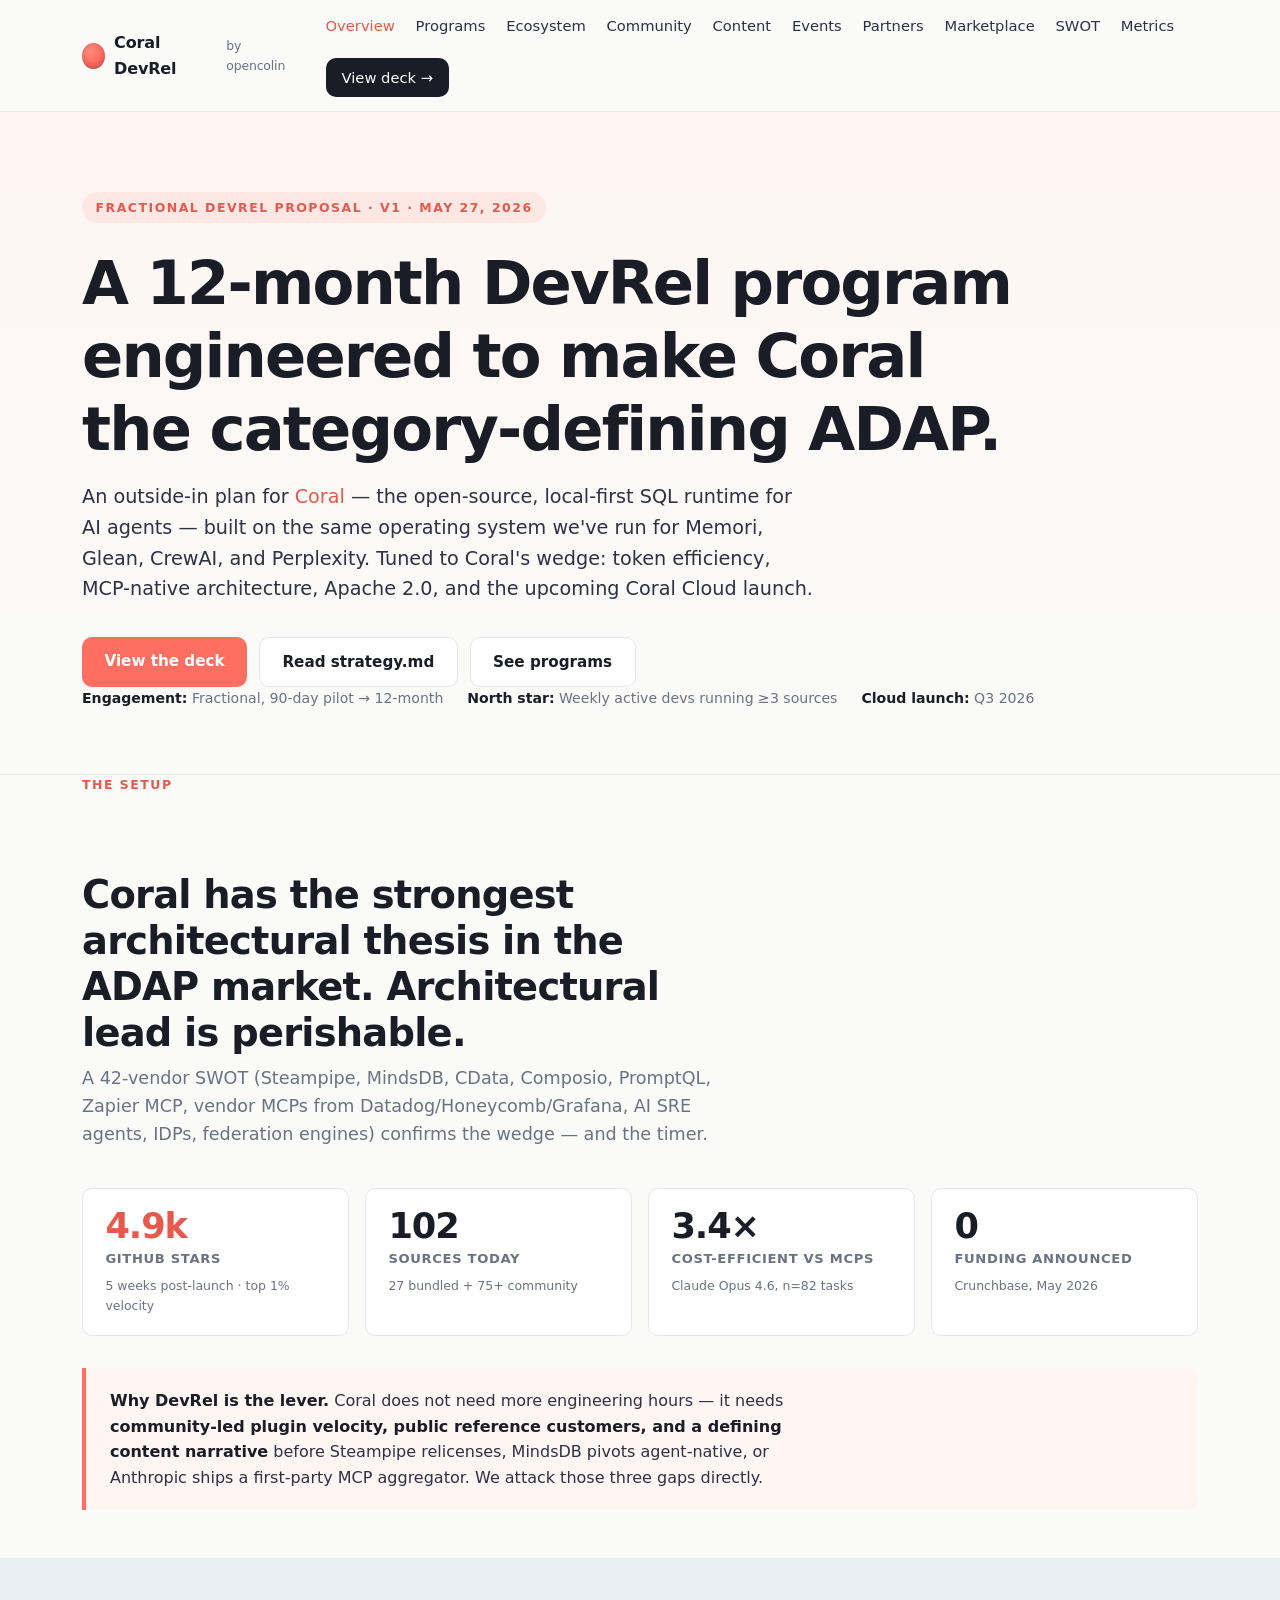
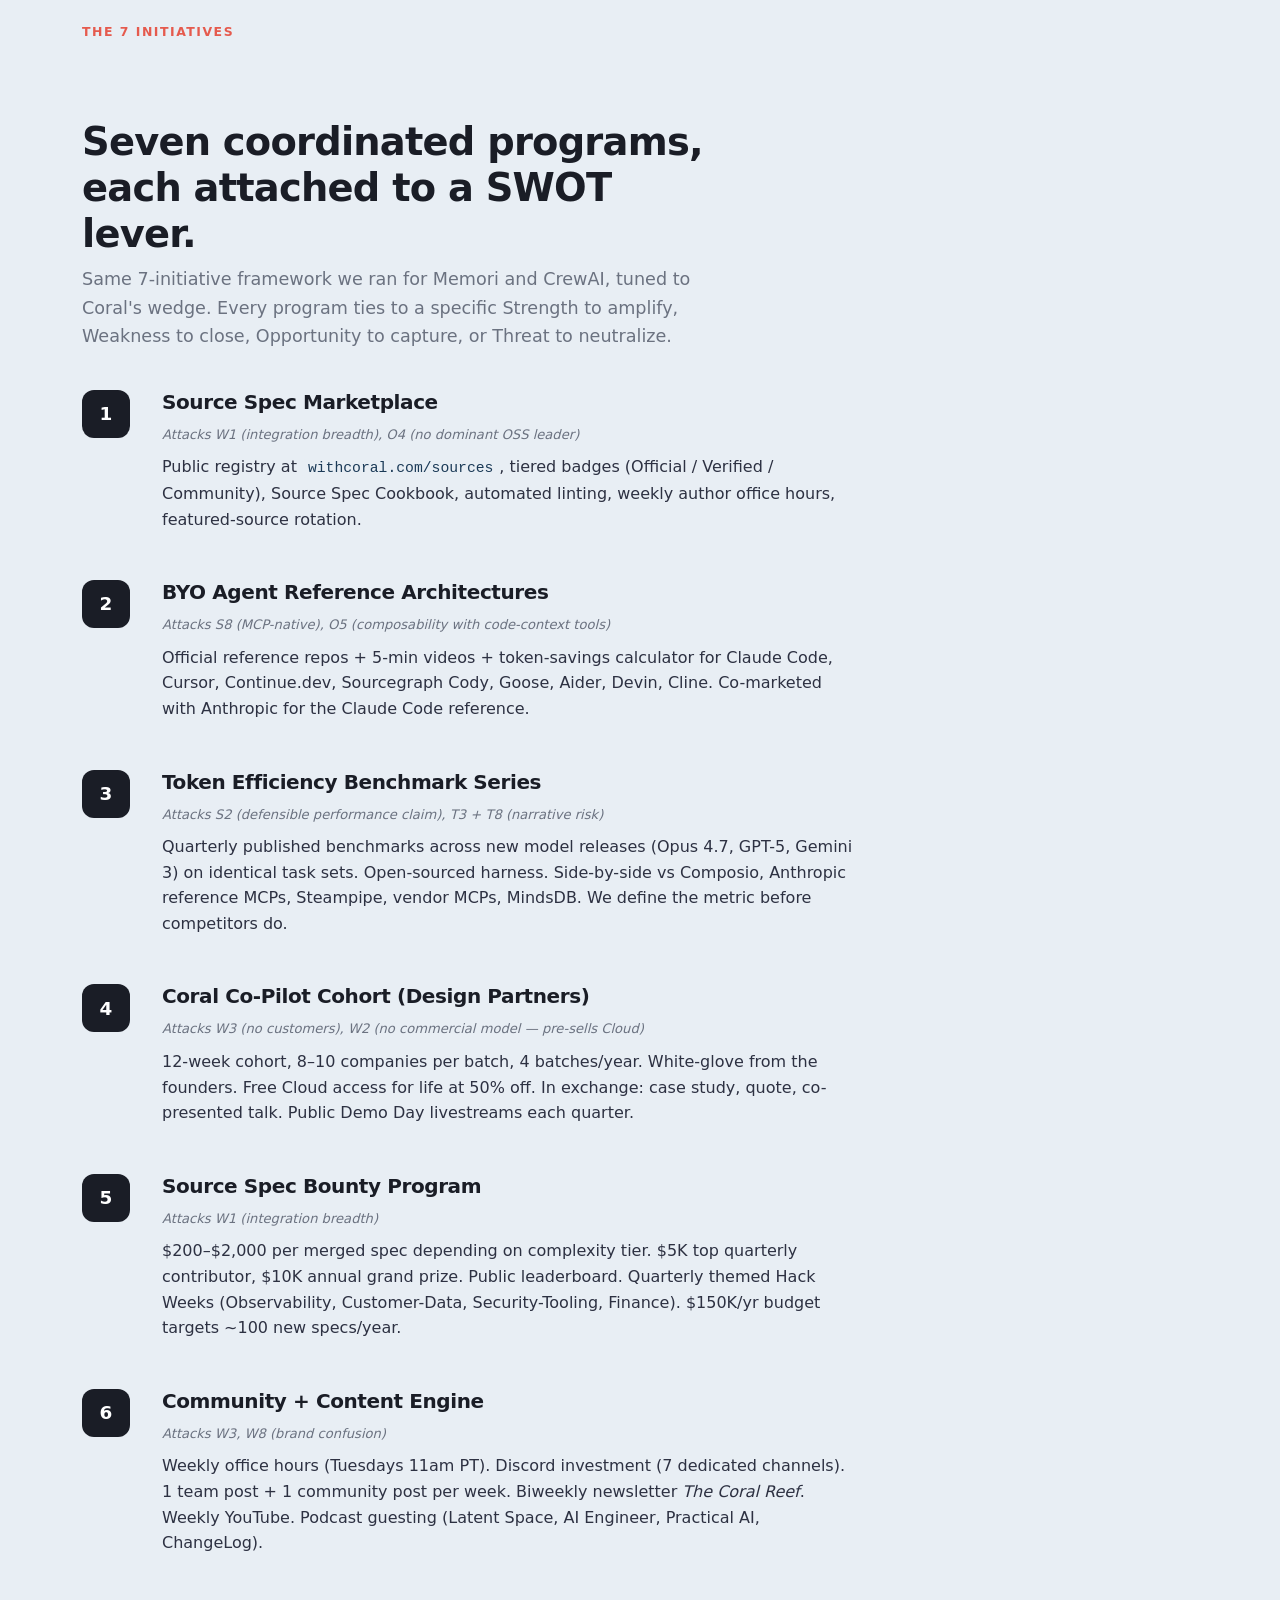
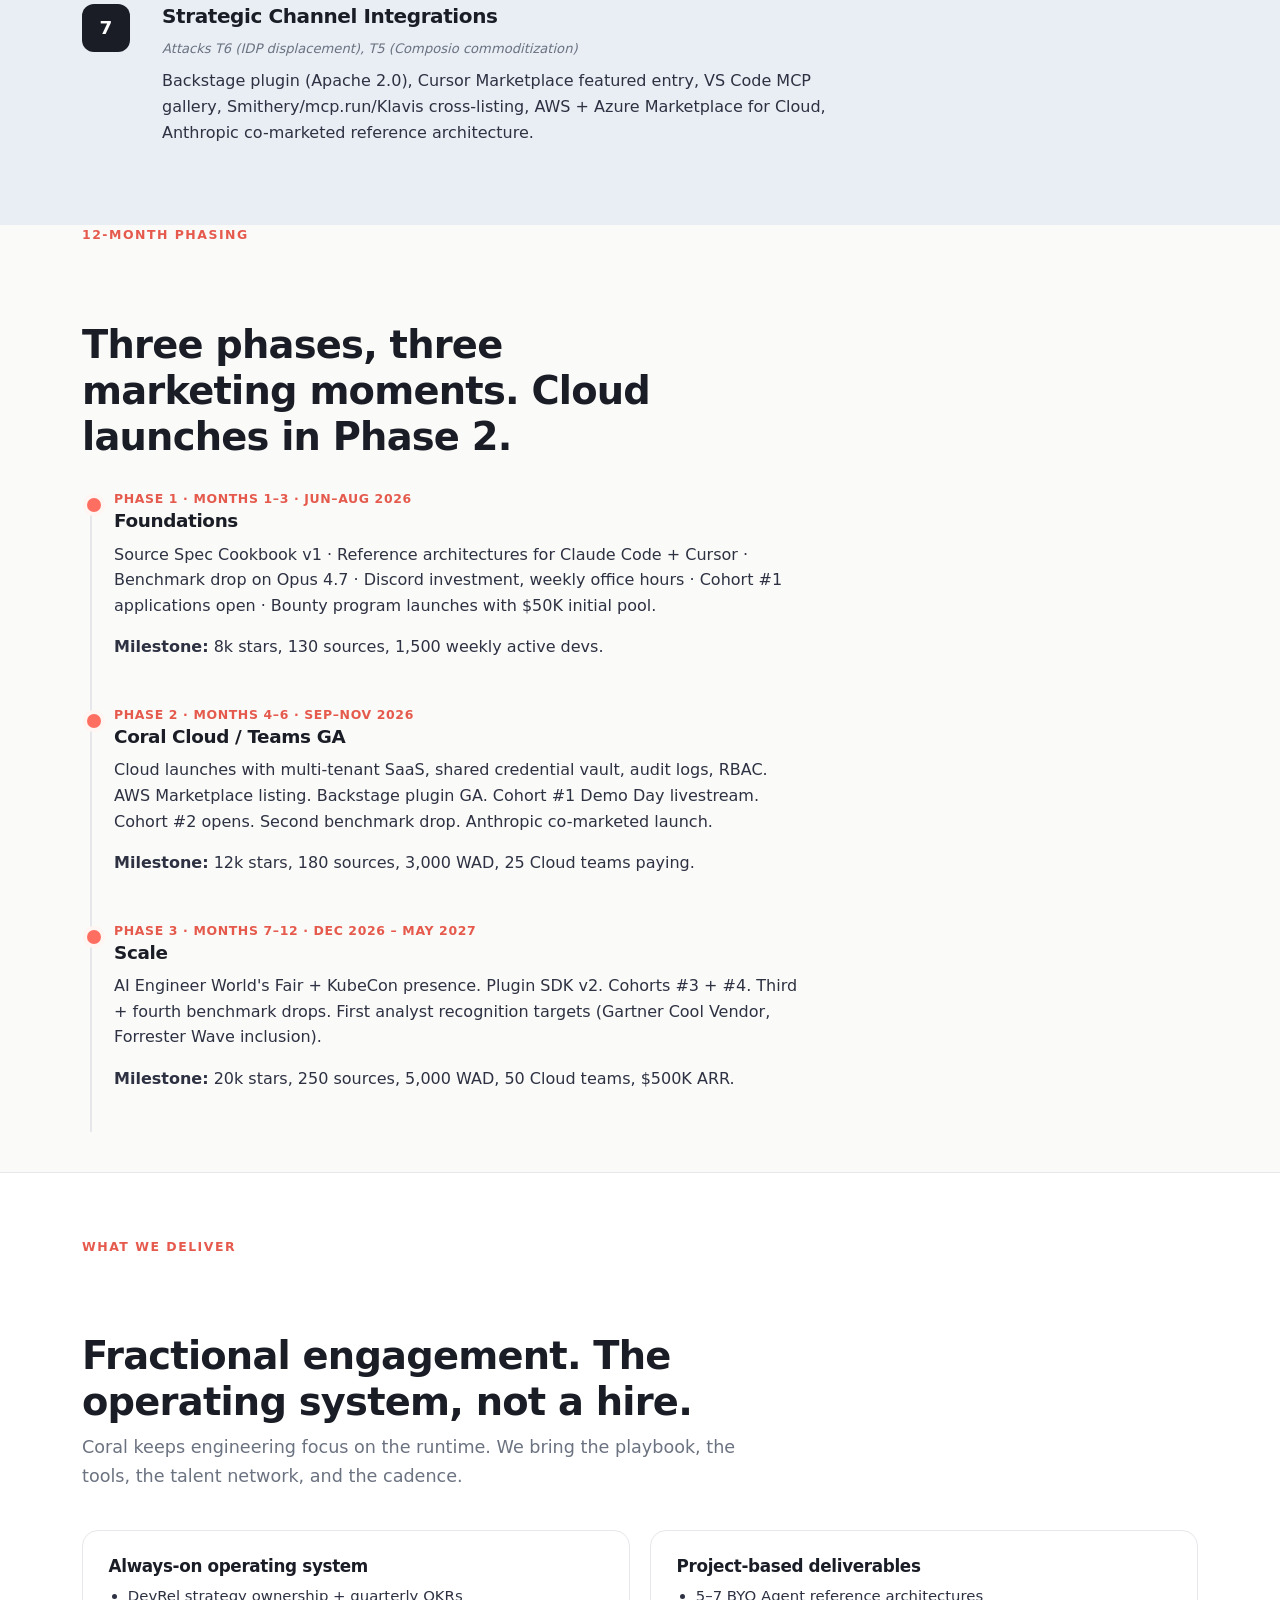
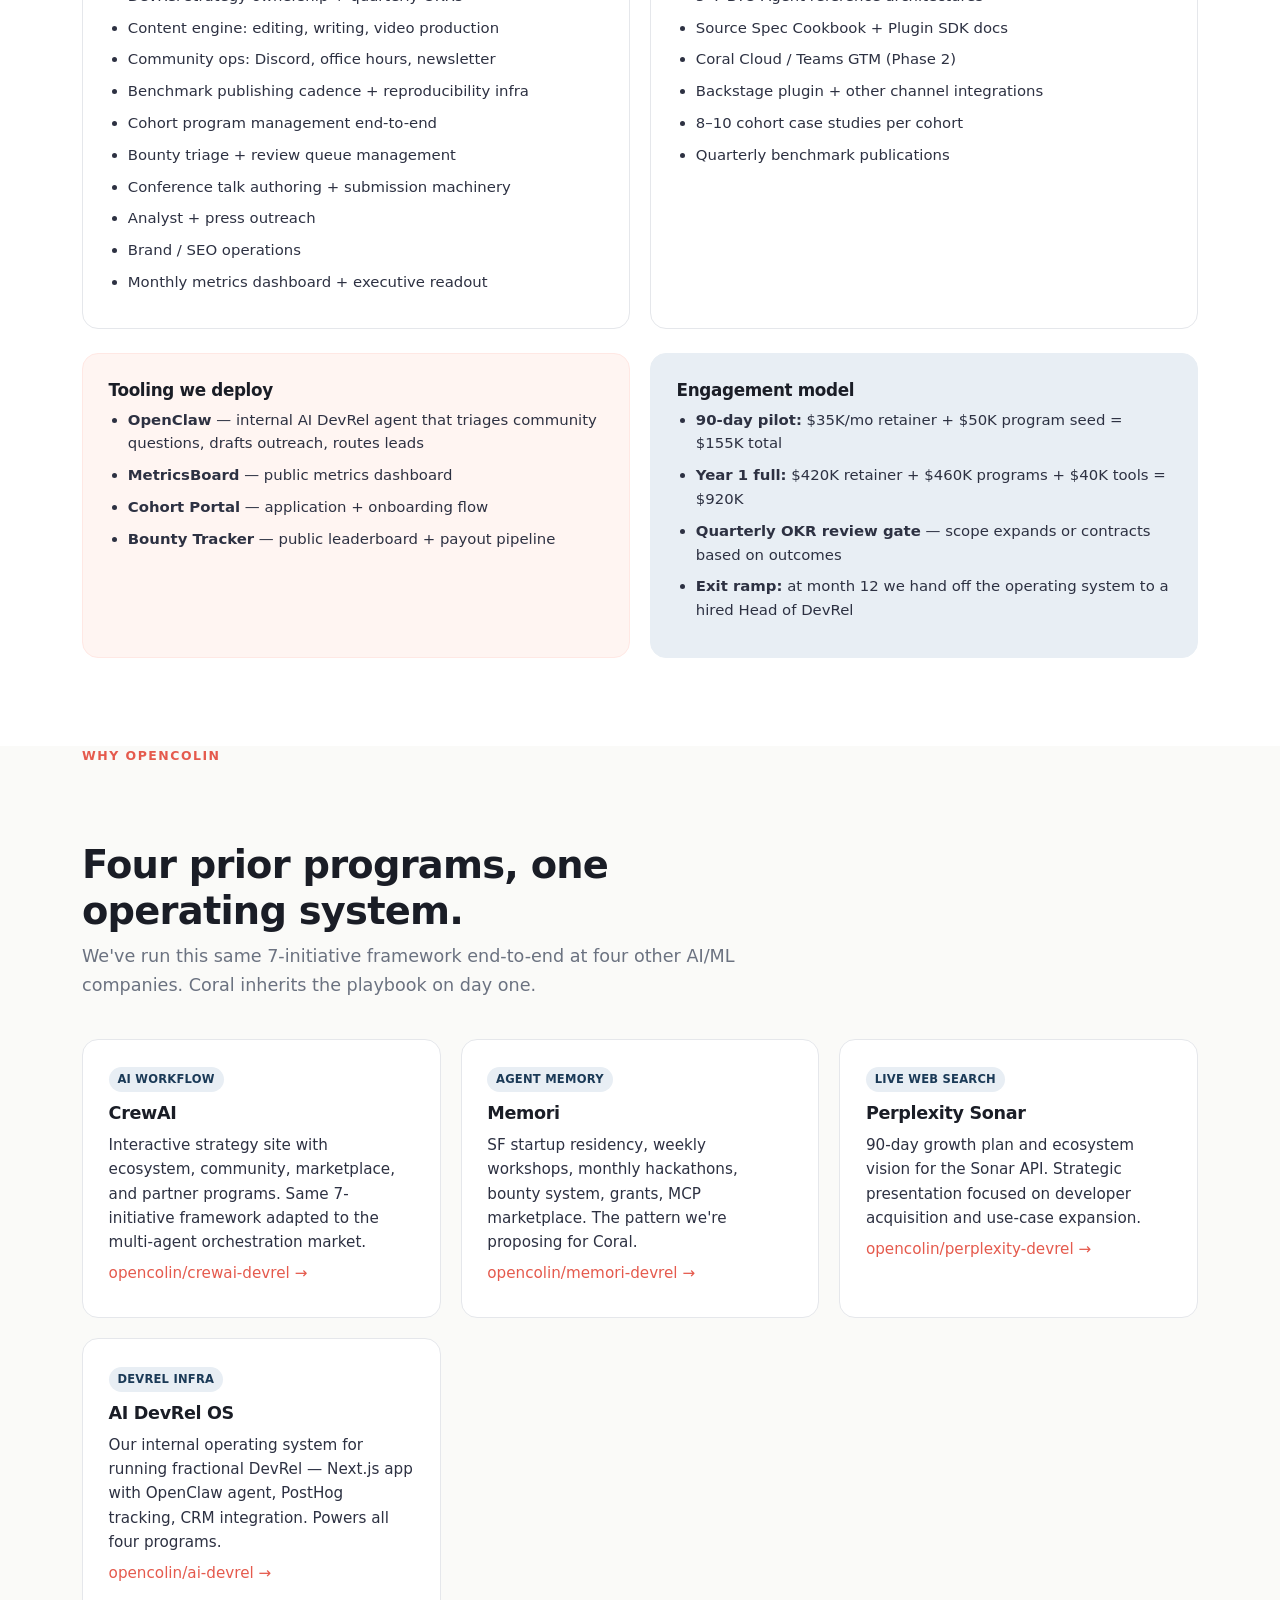
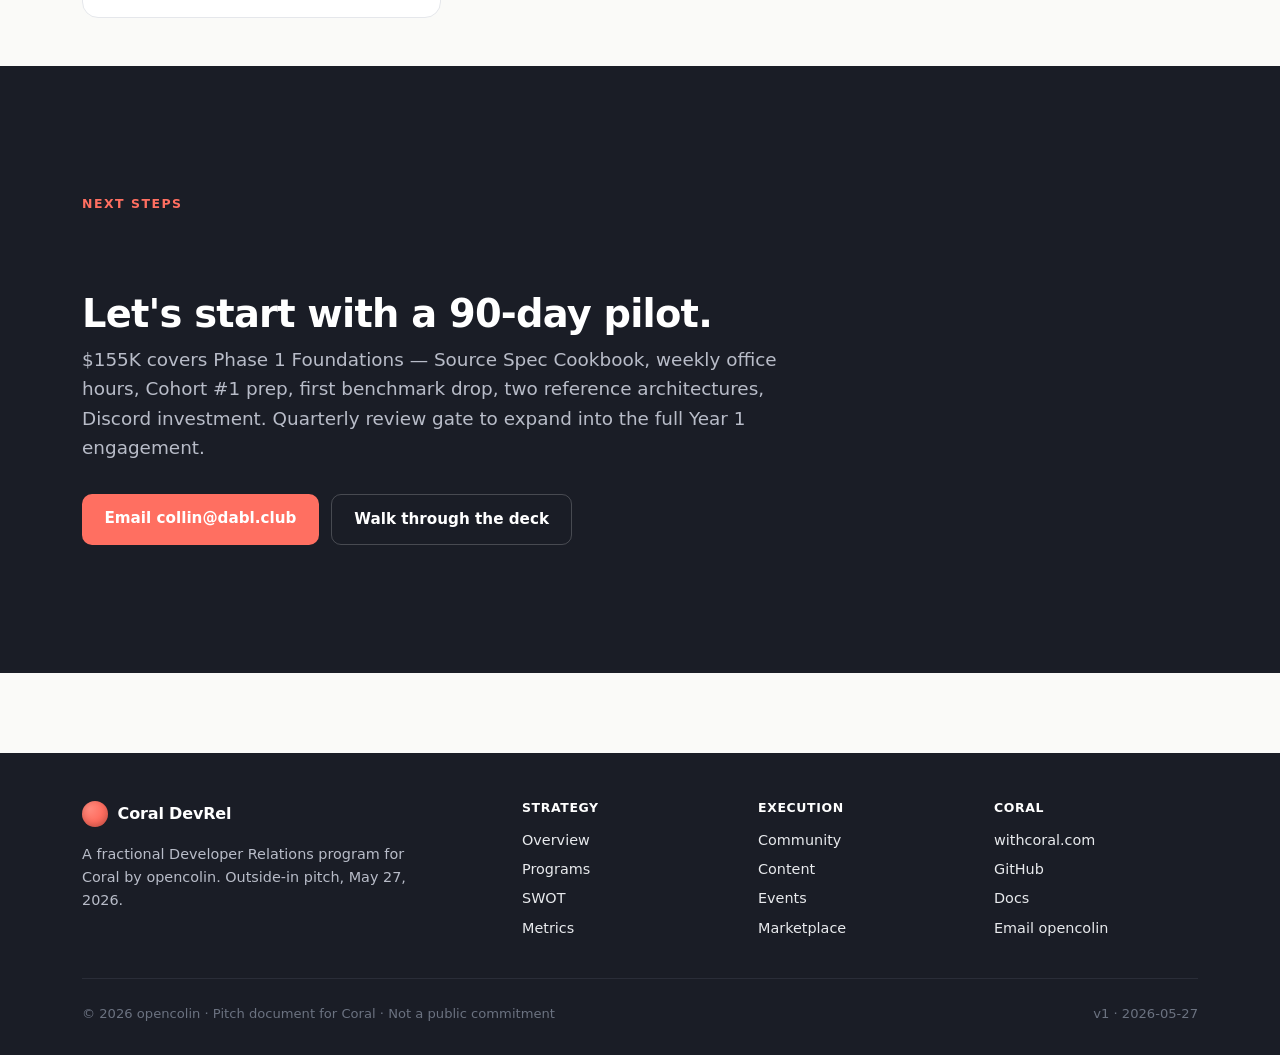
==== index.html @ 01397026 "Initial commit: Coral DevRel strategy site Outside-in fractional DevRel pitch for Coral (withcoral.c" ====
<!doctype html>
<html lang="en">
<head>
  <meta charset="utf-8" />
  <meta name="viewport" content="width=device-width, initial-scale=1" />
  <title>Coral DevRel Strategy · opencolin</title>
  <meta name="description" content="A fractional Developer Relations program for Coral — the open-source SQL runtime for AI agents. 7 initiatives, 12-month plan, Coral Cloud launch Q3 2026." />
  <link rel="stylesheet" href="assets/css/main.css" />
</head>
<body>

<nav class="nav">
  <div class="nav-inner">
    <a class="brand" href="index.html">
      <span class="brand-mark"></span>
      Coral DevRel <small>by opencolin</small>
    </a>
    <div class="nav-links">
      <a href="index.html">Overview</a>
      <a href="programs.html">Programs</a>
      <a href="ecosystem.html">Ecosystem</a>
      <a href="community.html">Community</a>
      <a href="content.html">Content</a>
      <a href="events.html">Events</a>
      <a href="partners.html">Partners</a>
      <a href="marketplace.html">Marketplace</a>
      <a href="swot-analysis.html">SWOT</a>
      <a href="metrics-dashboard.html">Metrics</a>
      <a class="nav-cta" href="presentation.html">View deck →</a>
    </div>
  </div>
</nav>

<header class="hero">
  <div class="container">
    <span class="hero-eyebrow">Fractional DevRel proposal · v1 · May 27, 2026</span>
    <h1>A 12-month DevRel program engineered to make Coral the category-defining ADAP.</h1>
    <p class="lede">An outside-in plan for <a href="https://withcoral.com">Coral</a> — the open-source, local-first SQL runtime for AI agents — built on the same operating system we've run for Memori, Glean, CrewAI, and Perplexity. Tuned to Coral's wedge: token efficiency, MCP-native architecture, Apache 2.0, and the upcoming Coral Cloud launch.</p>
    <div class="btn-row">
      <a class="btn" href="presentation.html">View the deck</a>
      <a class="btn secondary" href="strategy.md">Read strategy.md</a>
      <a class="btn secondary" href="programs.html">See programs</a>
    </div>
    <div class="hero-meta">
      <span><strong>Engagement:</strong> Fractional, 90-day pilot → 12-month</span>
      <span><strong>North star:</strong> Weekly active devs running ≥3 sources</span>
      <span><strong>Cloud launch:</strong> Q3 2026</span>
    </div>
  </div>
</header>

<section class="container">
  <div class="section-eyebrow">The setup</div>
  <h2 class="section-title">Coral has the strongest architectural thesis in the ADAP market. Architectural lead is perishable.</h2>
  <p class="section-lede">A 42-vendor SWOT (Steampipe, MindsDB, CData, Composio, PromptQL, Zapier MCP, vendor MCPs from Datadog/Honeycomb/Grafana, AI SRE agents, IDPs, federation engines) confirms the wedge — and the timer.</p>

  <div class="stats">
    <div class="stat">
      <div class="stat-value coral">4.9k</div>
      <div class="stat-label">GitHub stars</div>
      <small>5 weeks post-launch · top 1% velocity</small>
    </div>
    <div class="stat">
      <div class="stat-value">102</div>
      <div class="stat-label">Sources today</div>
      <small>27 bundled + 75+ community</small>
    </div>
    <div class="stat">
      <div class="stat-value">3.4×</div>
      <div class="stat-label">Cost-efficient vs MCPs</div>
      <small>Claude Opus 4.6, n=82 tasks</small>
    </div>
    <div class="stat">
      <div class="stat-value">0</div>
      <div class="stat-label">Funding announced</div>
      <small>Crunchbase, May 2026</small>
    </div>
  </div>

  <div class="callout coral">
    <p><strong>Why DevRel is the lever.</strong> Coral does not need more engineering hours — it needs <strong>community-led plugin velocity, public reference customers, and a defining content narrative</strong> before Steampipe relicenses, MindsDB pivots agent-native, or Anthropic ships a first-party MCP aggregator. We attack those three gaps directly.</p>
  </div>
</section>

<section style="background: var(--ocean-soft); margin-top: 3rem;">
  <div class="container">
    <div class="section-eyebrow">The 7 initiatives</div>
    <h2 class="section-title">Seven coordinated programs, each attached to a SWOT lever.</h2>
    <p class="section-lede">Same 7-initiative framework we ran for Memori and CrewAI, tuned to Coral's wedge. Every program ties to a specific Strength to amplify, Weakness to close, Opportunity to capture, or Threat to neutralize.</p>

    <div style="display: flex; flex-direction: column; gap: 2rem;">

      <div class="initiative">
        <div class="initiative-num">1</div>
        <div>
          <h3>Source Spec Marketplace</h3>
          <div class="attacks">Attacks W1 (integration breadth), O4 (no dominant OSS leader)</div>
          <p>Public registry at <code>withcoral.com/sources</code>, tiered badges (Official / Verified / Community), Source Spec Cookbook, automated linting, weekly author office hours, featured-source rotation.</p>
        </div>
      </div>

      <div class="initiative">
        <div class="initiative-num">2</div>
        <div>
          <h3>BYO Agent Reference Architectures</h3>
          <div class="attacks">Attacks S8 (MCP-native), O5 (composability with code-context tools)</div>
          <p>Official reference repos + 5-min videos + token-savings calculator for Claude Code, Cursor, Continue.dev, Sourcegraph Cody, Goose, Aider, Devin, Cline. Co-marketed with Anthropic for the Claude Code reference.</p>
        </div>
      </div>

      <div class="initiative">
        <div class="initiative-num">3</div>
        <div>
          <h3>Token Efficiency Benchmark Series</h3>
          <div class="attacks">Attacks S2 (defensible performance claim), T3 + T8 (narrative risk)</div>
          <p>Quarterly published benchmarks across new model releases (Opus 4.7, GPT-5, Gemini 3) on identical task sets. Open-sourced harness. Side-by-side vs Composio, Anthropic reference MCPs, Steampipe, vendor MCPs, MindsDB. We define the metric before competitors do.</p>
        </div>
      </div>

      <div class="initiative">
        <div class="initiative-num">4</div>
        <div>
          <h3>Coral Co-Pilot Cohort (Design Partners)</h3>
          <div class="attacks">Attacks W3 (no customers), W2 (no commercial model — pre-sells Cloud)</div>
          <p>12-week cohort, 8–10 companies per batch, 4 batches/year. White-glove from the founders. Free Cloud access for life at 50% off. In exchange: case study, quote, co-presented talk. Public Demo Day livestreams each quarter.</p>
        </div>
      </div>

      <div class="initiative">
        <div class="initiative-num">5</div>
        <div>
          <h3>Source Spec Bounty Program</h3>
          <div class="attacks">Attacks W1 (integration breadth)</div>
          <p>$200–$2,000 per merged spec depending on complexity tier. $5K top quarterly contributor, $10K annual grand prize. Public leaderboard. Quarterly themed Hack Weeks (Observability, Customer-Data, Security-Tooling, Finance). $150K/yr budget targets ~100 new specs/year.</p>
        </div>
      </div>

      <div class="initiative">
        <div class="initiative-num">6</div>
        <div>
          <h3>Community + Content Engine</h3>
          <div class="attacks">Attacks W3, W8 (brand confusion)</div>
          <p>Weekly office hours (Tuesdays 11am PT). Discord investment (7 dedicated channels). 1 team post + 1 community post per week. Biweekly newsletter <em>The Coral Reef</em>. Weekly YouTube. Podcast guesting (Latent Space, AI Engineer, Practical AI, ChangeLog).</p>
        </div>
      </div>

      <div class="initiative">
        <div class="initiative-num">7</div>
        <div>
          <h3>Strategic Channel Integrations</h3>
          <div class="attacks">Attacks T6 (IDP displacement), T5 (Composio commoditization)</div>
          <p>Backstage plugin (Apache 2.0), Cursor Marketplace featured entry, VS Code MCP gallery, Smithery/mcp.run/Klavis cross-listing, AWS + Azure Marketplace for Cloud, Anthropic co-marketed reference architecture.</p>
        </div>
      </div>

    </div>
  </div>
</section>

<section class="container">
  <div class="section-eyebrow">12-month phasing</div>
  <h2 class="section-title">Three phases, three marketing moments. Cloud launches in Phase 2.</h2>

  <div class="timeline">
    <div class="timeline-item">
      <h4>PHASE 1 · MONTHS 1–3 · JUN–AUG 2026</h4>
      <h3>Foundations</h3>
      <p>Source Spec Cookbook v1 · Reference architectures for Claude Code + Cursor · Benchmark drop on Opus 4.7 · Discord investment, weekly office hours · Cohort #1 applications open · Bounty program launches with $50K initial pool.</p>
      <p><strong>Milestone:</strong> 8k stars, 130 sources, 1,500 weekly active devs.</p>
    </div>
    <div class="timeline-item">
      <h4>PHASE 2 · MONTHS 4–6 · SEP–NOV 2026</h4>
      <h3>Coral Cloud / Teams GA</h3>
      <p>Cloud launches with multi-tenant SaaS, shared credential vault, audit logs, RBAC. AWS Marketplace listing. Backstage plugin GA. Cohort #1 Demo Day livestream. Cohort #2 opens. Second benchmark drop. Anthropic co-marketed launch.</p>
      <p><strong>Milestone:</strong> 12k stars, 180 sources, 3,000 WAD, 25 Cloud teams paying.</p>
    </div>
    <div class="timeline-item">
      <h4>PHASE 3 · MONTHS 7–12 · DEC 2026 – MAY 2027</h4>
      <h3>Scale</h3>
      <p>AI Engineer World's Fair + KubeCon presence. Plugin SDK v2. Cohorts #3 + #4. Third + fourth benchmark drops. First analyst recognition targets (Gartner Cool Vendor, Forrester Wave inclusion).</p>
      <p><strong>Milestone:</strong> 20k stars, 250 sources, 5,000 WAD, 50 Cloud teams, $500K ARR.</p>
    </div>
  </div>
</section>

<section style="background: var(--surface); border-top: 1px solid var(--line);">
  <div class="container">
    <div class="section-eyebrow">What we deliver</div>
    <h2 class="section-title">Fractional engagement. The operating system, not a hire.</h2>
    <p class="section-lede">Coral keeps engineering focus on the runtime. We bring the playbook, the tools, the talent network, and the cadence.</p>

    <div class="deliv">
      <div class="deliv-col">
        <h3>Always-on operating system</h3>
        <ul>
          <li>DevRel strategy ownership + quarterly OKRs</li>
          <li>Content engine: editing, writing, video production</li>
          <li>Community ops: Discord, office hours, newsletter</li>
          <li>Benchmark publishing cadence + reproducibility infra</li>
          <li>Cohort program management end-to-end</li>
          <li>Bounty triage + review queue management</li>
          <li>Conference talk authoring + submission machinery</li>
          <li>Analyst + press outreach</li>
          <li>Brand / SEO operations</li>
          <li>Monthly metrics dashboard + executive readout</li>
        </ul>
      </div>
      <div class="deliv-col">
        <h3>Project-based deliverables</h3>
        <ul>
          <li>5–7 BYO Agent reference architectures</li>
          <li>Source Spec Cookbook + Plugin SDK docs</li>
          <li>Coral Cloud / Teams GTM (Phase 2)</li>
          <li>Backstage plugin + other channel integrations</li>
          <li>8–10 cohort case studies per cohort</li>
          <li>Quarterly benchmark publications</li>
        </ul>
      </div>
    </div>

    <div class="deliv">
      <div class="deliv-col" style="background: var(--coral-tint); border-color: var(--coral-soft);">
        <h3>Tooling we deploy</h3>
        <ul>
          <li><strong>OpenClaw</strong> — internal AI DevRel agent that triages community questions, drafts outreach, routes leads</li>
          <li><strong>MetricsBoard</strong> — public metrics dashboard</li>
          <li><strong>Cohort Portal</strong> — application + onboarding flow</li>
          <li><strong>Bounty Tracker</strong> — public leaderboard + payout pipeline</li>
        </ul>
      </div>
      <div class="deliv-col" style="background: var(--ocean-soft); border-color: var(--ocean-soft);">
        <h3>Engagement model</h3>
        <ul>
          <li><strong>90-day pilot:</strong> $35K/mo retainer + $50K program seed = $155K total</li>
          <li><strong>Year 1 full:</strong> $420K retainer + $460K programs + $40K tools = $920K</li>
          <li><strong>Quarterly OKR review gate</strong> — scope expands or contracts based on outcomes</li>
          <li><strong>Exit ramp:</strong> at month 12 we hand off the operating system to a hired Head of DevRel</li>
        </ul>
      </div>
    </div>
  </div>
</section>

<section class="container">
  <div class="section-eyebrow">Why opencolin</div>
  <h2 class="section-title">Four prior programs, one operating system.</h2>
  <p class="section-lede">We've run this same 7-initiative framework end-to-end at four other AI/ML companies. Coral inherits the playbook on day one.</p>

  <div class="cards">
    <div class="card">
      <span class="pill">AI workflow</span>
      <h3>CrewAI</h3>
      <p>Interactive strategy site with ecosystem, community, marketplace, and partner programs. Same 7-initiative framework adapted to the multi-agent orchestration market.</p>
      <p><a href="https://github.com/opencolin/crewai-devrel">opencolin/crewai-devrel →</a></p>
    </div>
    <div class="card">
      <span class="pill">Agent memory</span>
      <h3>Memori</h3>
      <p>SF startup residency, weekly workshops, monthly hackathons, bounty system, grants, MCP marketplace. The pattern we're proposing for Coral.</p>
      <p><a href="https://github.com/opencolin/memori-devrel">opencolin/memori-devrel →</a></p>
    </div>
    <div class="card">
      <span class="pill">Live web search</span>
      <h3>Perplexity Sonar</h3>
      <p>90-day growth plan and ecosystem vision for the Sonar API. Strategic presentation focused on developer acquisition and use-case expansion.</p>
      <p><a href="https://github.com/opencolin/perplexity-devrel">opencolin/perplexity-devrel →</a></p>
    </div>
    <div class="card">
      <span class="pill">DevRel infra</span>
      <h3>AI DevRel OS</h3>
      <p>Our internal operating system for running fractional DevRel — Next.js app with OpenClaw agent, PostHog tracking, CRM integration. Powers all four programs.</p>
      <p><a href="https://github.com/opencolin/ai-devrel">opencolin/ai-devrel →</a></p>
    </div>
  </div>
</section>

<section style="background: var(--ink); color: white; margin-top: 3rem;">
  <div class="container" style="padding-top: 4rem; padding-bottom: 4rem;">
    <div class="section-eyebrow" style="color: var(--coral);">Next steps</div>
    <h2 class="section-title" style="color: white;">Let's start with a 90-day pilot.</h2>
    <p style="color: #B8BCC8; font-size: 1.15rem; max-width: 60ch;">$155K covers Phase 1 Foundations — Source Spec Cookbook, weekly office hours, Cohort #1 prep, first benchmark drop, two reference architectures, Discord investment. Quarterly review gate to expand into the full Year 1 engagement.</p>
    <div class="btn-row" style="margin-top: 2rem;">
      <a class="btn" href="mailto:collin@dabl.club">Email collin@dabl.club</a>
      <a class="btn secondary" href="presentation.html" style="background: transparent; color: white !important; border-color: rgba(255,255,255,0.2);">Walk through the deck</a>
    </div>
  </div>
</section>

<footer>
  <div class="container">
    <div class="footer-grid">
      <div class="footer-col">
        <a class="brand" href="index.html" style="color: white;">
          <span class="brand-mark"></span>
          Coral DevRel
        </a>
        <p style="font-size: 0.9rem; margin-top: 1rem; max-width: 36ch;">A fractional Developer Relations program for Coral by opencolin. Outside-in pitch, May 27, 2026.</p>
      </div>
      <div class="footer-col">
        <h4>Strategy</h4>
        <ul>
          <li><a href="index.html">Overview</a></li>
          <li><a href="programs.html">Programs</a></li>
          <li><a href="swot-analysis.html">SWOT</a></li>
          <li><a href="metrics-dashboard.html">Metrics</a></li>
        </ul>
      </div>
      <div class="footer-col">
        <h4>Execution</h4>
        <ul>
          <li><a href="community.html">Community</a></li>
          <li><a href="content.html">Content</a></li>
          <li><a href="events.html">Events</a></li>
          <li><a href="marketplace.html">Marketplace</a></li>
        </ul>
      </div>
      <div class="footer-col">
        <h4>Coral</h4>
        <ul>
          <li><a href="https://withcoral.com">withcoral.com</a></li>
          <li><a href="https://github.com/withcoral/coral">GitHub</a></li>
          <li><a href="https://withcoral.com/docs">Docs</a></li>
          <li><a href="mailto:collin@dabl.club">Email opencolin</a></li>
        </ul>
      </div>
    </div>
    <div class="footer-bottom">
      <span>© 2026 opencolin · Pitch document for Coral · Not a public commitment</span>
      <span>v1 · 2026-05-27</span>
    </div>
  </div>
</footer>

<script src="assets/js/main.js"></script>
</body>
</html>
---- assets/css/main.css ----
/* Coral DevRel Strategy — fractional pitch site
   Light theme, coral accents, Gartner-style information density */

:root {
  --coral: #FF6F61;
  --coral-dark: #E55A4D;
  --coral-soft: #FFE8E4;
  --coral-tint: #FFF5F2;
  --ocean: #1B3A57;
  --ocean-soft: #E8EEF4;
  --ink: #1A1D26;
  --body: #2D3142;
  --muted: #6B7280;
  --line: #E5E7EB;
  --line-soft: #F1F2F4;
  --bg: #FAFAF8;
  --surface: #FFFFFF;
  --success: #10B981;
  --warning: #F59E0B;
  --danger: #DC2626;
  --radius: 10px;
  --radius-lg: 16px;
  --shadow-sm: 0 1px 2px rgba(26, 29, 38, 0.04), 0 1px 1px rgba(26, 29, 38, 0.03);
  --shadow: 0 2px 8px rgba(26, 29, 38, 0.06), 0 1px 2px rgba(26, 29, 38, 0.04);
  --shadow-lg: 0 12px 32px rgba(26, 29, 38, 0.08), 0 4px 8px rgba(26, 29, 38, 0.04);
  --font: ui-sans-serif, system-ui, -apple-system, "Inter", "Segoe UI", Roboto, sans-serif;
  --font-mono: ui-monospace, "SF Mono", "JetBrains Mono", Menlo, Consolas, monospace;
  --measure: 68ch;
}

* { box-sizing: border-box; }

html, body {
  margin: 0;
  padding: 0;
  font-family: var(--font);
  font-size: 16px;
  line-height: 1.6;
  color: var(--body);
  background: var(--bg);
  -webkit-font-smoothing: antialiased;
  text-rendering: optimizeLegibility;
}

a {
  color: var(--coral-dark);
  text-decoration: none;
  border-bottom: 1px solid transparent;
  transition: border-color 120ms ease, color 120ms ease;
}
a:hover { border-bottom-color: var(--coral-dark); }

h1, h2, h3, h4, h5 {
  color: var(--ink);
  font-weight: 600;
  letter-spacing: -0.02em;
  line-height: 1.2;
  margin: 0 0 0.5em;
}
h1 { font-size: clamp(2rem, 4vw, 3rem); letter-spacing: -0.03em; }
h2 { font-size: clamp(1.5rem, 2.5vw, 2rem); margin-top: 2em; }
h3 { font-size: 1.25rem; margin-top: 1.5em; }
h4 { font-size: 1.05rem; color: var(--body); text-transform: uppercase; letter-spacing: 0.05em; font-weight: 600; }

p { margin: 0 0 1em; max-width: var(--measure); }

code {
  font-family: var(--font-mono);
  font-size: 0.92em;
  background: var(--ocean-soft);
  color: var(--ocean);
  padding: 0.1em 0.4em;
  border-radius: 4px;
}

pre {
  background: var(--ink);
  color: #E8EAED;
  padding: 1.25em;
  border-radius: var(--radius);
  overflow-x: auto;
  font-size: 0.9rem;
  line-height: 1.5;
}
pre code { background: none; color: inherit; padding: 0; }

/* Layout */
.container {
  max-width: 1180px;
  margin: 0 auto;
  padding: 0 2rem;
}
.container-narrow {
  max-width: 760px;
  margin: 0 auto;
  padding: 0 2rem;
}

/* Top nav */
.nav {
  position: sticky;
  top: 0;
  background: rgba(250, 250, 248, 0.92);
  backdrop-filter: saturate(180%) blur(10px);
  -webkit-backdrop-filter: saturate(180%) blur(10px);
  border-bottom: 1px solid var(--line);
  z-index: 50;
}
.nav-inner {
  display: flex;
  align-items: center;
  justify-content: space-between;
  max-width: 1180px;
  margin: 0 auto;
  padding: 0.85rem 2rem;
  gap: 2rem;
}
.brand {
  display: flex;
  align-items: center;
  gap: 0.6rem;
  color: var(--ink);
  font-weight: 700;
  border: none;
  font-size: 1rem;
  letter-spacing: -0.01em;
}
.brand-mark {
  width: 26px;
  height: 26px;
  border-radius: 50%;
  background: radial-gradient(circle at 30% 30%, #FF8A7D 0%, var(--coral) 50%, var(--coral-dark) 100%);
  box-shadow: inset 0 -2px 6px rgba(0,0,0,0.18);
}
.brand small { font-weight: 500; color: var(--muted); margin-left: 4px; font-size: 0.78rem; }
.nav-links {
  display: flex;
  gap: 1.3rem;
  align-items: center;
  flex-wrap: wrap;
}
.nav-links a {
  color: var(--body);
  font-size: 0.92rem;
  font-weight: 500;
  border: none;
}
.nav-links a:hover { color: var(--coral-dark); }
.nav-links a.active { color: var(--coral-dark); }
.nav-cta {
  background: var(--ink);
  color: white !important;
  padding: 0.5rem 1rem;
  border-radius: var(--radius);
  font-weight: 500;
  font-size: 0.88rem;
}
.nav-cta:hover { background: var(--coral-dark); }

/* Hero */
.hero {
  padding: 5rem 0 4rem;
  border-bottom: 1px solid var(--line);
  background: linear-gradient(180deg, var(--coral-tint) 0%, var(--bg) 80%);
}
.hero-eyebrow {
  display: inline-block;
  font-size: 0.78rem;
  font-weight: 600;
  text-transform: uppercase;
  letter-spacing: 0.12em;
  color: var(--coral-dark);
  background: var(--coral-soft);
  padding: 0.35rem 0.85rem;
  border-radius: 999px;
  margin-bottom: 1.5rem;
}
.hero h1 {
  font-size: clamp(2.4rem, 5vw, 3.8rem);
  margin-bottom: 1rem;
  max-width: 22ch;
}
.hero .lede {
  font-size: 1.2rem;
  color: var(--body);
  max-width: 60ch;
  margin-bottom: 2rem;
}
.hero-meta {
  display: flex;
  gap: 1.5rem;
  flex-wrap: wrap;
  font-size: 0.88rem;
  color: var(--muted);
}
.hero-meta strong { color: var(--ink); font-weight: 600; }

/* Sections */
section { padding: 4rem 0; }
section.tight { padding: 2.5rem 0; }
.section-eyebrow {
  font-size: 0.78rem;
  font-weight: 600;
  text-transform: uppercase;
  letter-spacing: 0.12em;
  color: var(--coral-dark);
  margin-bottom: 0.6rem;
}
.section-title { font-size: clamp(1.8rem, 3vw, 2.4rem); margin-bottom: 0.5rem; max-width: 24ch; }
.section-lede { font-size: 1.1rem; color: var(--muted); max-width: 60ch; margin-bottom: 2.5rem; }

/* Cards */
.cards {
  display: grid;
  grid-template-columns: repeat(auto-fit, minmax(280px, 1fr));
  gap: 1.25rem;
}
.card {
  background: var(--surface);
  border: 1px solid var(--line);
  border-radius: var(--radius-lg);
  padding: 1.6rem;
  transition: transform 160ms ease, box-shadow 160ms ease, border-color 160ms ease;
}
.card:hover { transform: translateY(-2px); box-shadow: var(--shadow); border-color: #DDD; }
.card h3 { margin-top: 0; font-size: 1.1rem; }
.card p { margin: 0.4rem 0; color: var(--body); font-size: 0.95rem; }
.card .pill {
  display: inline-block;
  font-size: 0.72rem;
  background: var(--ocean-soft);
  color: var(--ocean);
  padding: 0.2rem 0.55rem;
  border-radius: 999px;
  font-weight: 600;
  letter-spacing: 0.02em;
  text-transform: uppercase;
  margin-bottom: 0.7rem;
}
.card .pill.coral { background: var(--coral-soft); color: var(--coral-dark); }
.card .pill.success { background: #DCFCE7; color: #15803D; }
.card .pill.warning { background: #FEF3C7; color: #B45309; }

/* Initiative numbers */
.initiative {
  display: grid;
  grid-template-columns: 60px 1fr;
  gap: 1.25rem;
  align-items: flex-start;
}
.initiative-num {
  width: 48px;
  height: 48px;
  background: var(--ink);
  color: white;
  border-radius: 12px;
  display: flex;
  align-items: center;
  justify-content: center;
  font-weight: 700;
  font-size: 1.15rem;
  flex-shrink: 0;
}
.initiative h3 { margin-top: 0; }
.initiative .attacks {
  font-size: 0.82rem;
  color: var(--muted);
  margin-bottom: 0.6rem;
  font-style: italic;
}

/* Stats / KPIs */
.stats {
  display: grid;
  grid-template-columns: repeat(auto-fit, minmax(180px, 1fr));
  gap: 1rem;
  margin: 2rem 0;
}
.stat {
  background: var(--surface);
  border: 1px solid var(--line);
  border-radius: var(--radius);
  padding: 1.2rem 1.4rem;
}
.stat-value {
  font-size: 2.2rem;
  font-weight: 700;
  letter-spacing: -0.03em;
  color: var(--ink);
  line-height: 1;
  margin-bottom: 0.3rem;
}
.stat-value.coral { color: var(--coral-dark); }
.stat-label {
  font-size: 0.82rem;
  color: var(--muted);
  text-transform: uppercase;
  letter-spacing: 0.05em;
  font-weight: 600;
}
.stat small {
  display: block;
  font-size: 0.78rem;
  color: var(--muted);
  margin-top: 0.4rem;
  font-weight: 400;
  text-transform: none;
  letter-spacing: 0;
}

/* Tables */
table {
  width: 100%;
  border-collapse: collapse;
  margin: 1.5rem 0;
  font-size: 0.92rem;
}
th, td {
  text-align: left;
  padding: 0.7rem 0.85rem;
  border-bottom: 1px solid var(--line);
  vertical-align: top;
}
th {
  background: var(--line-soft);
  font-weight: 600;
  color: var(--ink);
  font-size: 0.85rem;
  text-transform: uppercase;
  letter-spacing: 0.03em;
}
tr:hover td { background: var(--coral-tint); }

/* Quote / Pull-quote */
.callout {
  background: var(--ocean-soft);
  border-left: 4px solid var(--ocean);
  padding: 1.25rem 1.5rem;
  border-radius: 0 var(--radius) var(--radius) 0;
  margin: 1.5rem 0;
}
.callout.coral {
  background: var(--coral-tint);
  border-left-color: var(--coral);
}
.callout p:last-child { margin-bottom: 0; }
.callout strong { color: var(--ink); }

/* Buttons */
.btn {
  display: inline-block;
  background: var(--coral);
  color: white !important;
  padding: 0.75rem 1.4rem;
  border-radius: var(--radius);
  font-weight: 600;
  border: none;
  font-size: 0.95rem;
  transition: background 120ms ease, transform 120ms ease;
}
.btn:hover { background: var(--coral-dark); transform: translateY(-1px); }
.btn.secondary {
  background: var(--surface);
  color: var(--ink) !important;
  border: 1px solid var(--line);
}
.btn.secondary:hover { background: var(--line-soft); }
.btn.dark { background: var(--ink); }
.btn.dark:hover { background: #000; }
.btn-row { display: flex; gap: 0.75rem; flex-wrap: wrap; margin-top: 1.5rem; }

/* Footer */
footer {
  background: var(--ink);
  color: #B8BCC8;
  padding: 3rem 0 2rem;
  margin-top: 5rem;
}
footer a { color: #E8EAED; border-color: transparent; }
footer a:hover { color: var(--coral); border-color: var(--coral); }
.footer-grid {
  display: grid;
  grid-template-columns: 2fr repeat(3, 1fr);
  gap: 2rem;
  margin-bottom: 2rem;
}
.footer-col h4 { color: white; font-size: 0.78rem; margin-bottom: 0.8rem; }
.footer-col ul { list-style: none; padding: 0; margin: 0; }
.footer-col li { margin-bottom: 0.4rem; font-size: 0.9rem; }
.footer-bottom {
  border-top: 1px solid #2A2D38;
  padding-top: 1.5rem;
  font-size: 0.82rem;
  color: #6B7280;
  display: flex;
  justify-content: space-between;
  flex-wrap: wrap;
  gap: 1rem;
}

/* SWOT grid */
.swot-grid {
  display: grid;
  grid-template-columns: 1fr 1fr;
  gap: 1rem;
  margin: 2rem 0;
}
.swot-quad {
  border-radius: var(--radius-lg);
  padding: 1.5rem;
  background: var(--surface);
  border: 1px solid var(--line);
}
.swot-quad h3 {
  margin-top: 0;
  display: flex;
  align-items: center;
  gap: 0.5rem;
  font-size: 1.05rem;
}
.swot-quad .badge {
  display: inline-block;
  width: 28px;
  height: 28px;
  border-radius: 6px;
  text-align: center;
  line-height: 28px;
  font-weight: 700;
  font-size: 0.85rem;
  color: white;
}
.swot-quad.s .badge { background: var(--success); }
.swot-quad.w .badge { background: var(--warning); }
.swot-quad.o .badge { background: var(--ocean); }
.swot-quad.t .badge { background: var(--danger); }
.swot-quad ul { list-style: none; padding: 0; margin: 0.8rem 0 0; }
.swot-quad li {
  padding: 0.55rem 0;
  border-bottom: 1px solid var(--line-soft);
  font-size: 0.92rem;
  display: flex;
  gap: 0.6rem;
  align-items: flex-start;
}
.swot-quad li:last-child { border-bottom: none; }
.swot-quad li code {
  background: var(--line-soft);
  color: var(--ink);
  font-size: 0.78rem;
  flex-shrink: 0;
  padding: 0.1rem 0.4rem;
}

/* Magic quadrant */
.matrix {
  position: relative;
  width: 100%;
  aspect-ratio: 1.4 / 1;
  background: var(--surface);
  border: 1px solid var(--line);
  border-radius: var(--radius-lg);
  display: grid;
  grid-template-columns: 1fr 1fr;
  grid-template-rows: 1fr 1fr;
  overflow: hidden;
  margin: 2rem 0;
}
.matrix-quad {
  padding: 1rem;
  border: 1px dashed var(--line);
  position: relative;
  font-size: 0.78rem;
  color: var(--muted);
}
.matrix-quad strong {
  display: block;
  color: var(--ink);
  font-size: 0.82rem;
  text-transform: uppercase;
  letter-spacing: 0.05em;
  font-weight: 700;
  margin-bottom: 0.4rem;
}
.matrix-vendor {
  display: inline-block;
  background: var(--line-soft);
  color: var(--body);
  font-size: 0.78rem;
  padding: 0.15rem 0.5rem;
  border-radius: 4px;
  margin: 0.15rem 0.15rem 0 0;
}
.matrix-vendor.coral {
  background: var(--coral);
  color: white;
  font-weight: 700;
}
.matrix-axis-x, .matrix-axis-y {
  position: absolute;
  font-size: 0.72rem;
  color: var(--muted);
  text-transform: uppercase;
  letter-spacing: 0.08em;
  font-weight: 600;
}
.matrix-axis-x { bottom: -28px; left: 50%; transform: translateX(-50%); }
.matrix-axis-y { left: -52px; top: 50%; transform: translateY(-50%) rotate(-90deg); }

/* Timeline */
.timeline {
  position: relative;
  padding-left: 2rem;
  margin: 2rem 0;
}
.timeline::before {
  content: "";
  position: absolute;
  left: 8px;
  top: 8px;
  bottom: 8px;
  width: 2px;
  background: var(--line);
}
.timeline-item {
  position: relative;
  padding-bottom: 2rem;
}
.timeline-item::before {
  content: "";
  position: absolute;
  left: -27px;
  top: 6px;
  width: 14px;
  height: 14px;
  background: var(--coral);
  border-radius: 50%;
  box-shadow: 0 0 0 4px var(--coral-tint);
}
.timeline-item h4 {
  margin: 0;
  font-size: 0.78rem;
  color: var(--coral-dark);
  letter-spacing: 0.05em;
}
.timeline-item h3 { margin-top: 0.2rem; font-size: 1.15rem; }

/* Persona / list rows */
.persona-row {
  display: grid;
  grid-template-columns: 1.3fr 1.5fr 2fr 1.5fr;
  gap: 1rem;
  padding: 1rem 0;
  border-bottom: 1px solid var(--line);
  font-size: 0.92rem;
}
.persona-row:first-of-type {
  font-weight: 600;
  font-size: 0.78rem;
  text-transform: uppercase;
  letter-spacing: 0.05em;
  color: var(--muted);
}

/* Deliverables list */
.deliv {
  display: grid;
  grid-template-columns: 1fr 1fr;
  gap: 1.25rem;
  margin: 1.5rem 0;
}
.deliv-col {
  background: var(--surface);
  border: 1px solid var(--line);
  border-radius: var(--radius-lg);
  padding: 1.6rem;
}
.deliv-col h3 {
  margin-top: 0;
  font-size: 1.05rem;
  display: flex;
  align-items: center;
  gap: 0.5rem;
}
.deliv-col ul { padding-left: 1.2rem; margin: 0.5rem 0; }
.deliv-col li { margin-bottom: 0.5rem; font-size: 0.93rem; }

/* Presentation deck */
body.deck {
  overflow: hidden;
  background: var(--ink);
}
.deck-frame {
  height: 100vh;
  display: flex;
  align-items: center;
  justify-content: center;
  padding: 4vh 6vw;
}
.slide {
  display: none;
  width: 100%;
  max-width: 1100px;
  color: white;
  animation: fadeIn 300ms ease;
}
.slide.active { display: block; }
.slide h1 { color: white; font-size: clamp(2.5rem, 5vw, 4rem); }
.slide h2 { color: white; font-size: clamp(1.8rem, 3vw, 2.6rem); margin-top: 0; }
.slide .lede { font-size: 1.3rem; color: #B8BCC8; max-width: 60ch; }
.slide.title { text-align: center; }
.slide.title h1 { font-size: clamp(3rem, 7vw, 5.5rem); margin-bottom: 0.5rem; }
.slide.title .sub {
  color: var(--coral);
  font-size: 1.3rem;
  font-weight: 500;
  margin-bottom: 2rem;
  letter-spacing: 0.01em;
}
.slide.title .author { color: #6B7280; font-size: 1rem; }
.slide .big-num {
  font-size: 8rem;
  font-weight: 700;
  color: var(--coral);
  line-height: 1;
  letter-spacing: -0.04em;
  margin-bottom: 1rem;
}
.slide ul { font-size: 1.15rem; line-height: 1.7; color: #D1D5DB; }
.slide ul li { margin-bottom: 0.6rem; }
.slide ul li strong { color: white; }
.deck-controls {
  position: fixed;
  bottom: 1.5rem;
  right: 1.5rem;
  display: flex;
  gap: 0.5rem;
  align-items: center;
  color: #6B7280;
  font-size: 0.85rem;
  font-family: var(--font-mono);
}
.deck-controls button {
  background: rgba(255,255,255,0.06);
  color: white;
  border: 1px solid rgba(255,255,255,0.1);
  padding: 0.4rem 0.7rem;
  border-radius: 6px;
  cursor: pointer;
  font-family: var(--font-mono);
}
.deck-controls button:hover { background: rgba(255,255,255,0.12); }
.deck-progress {
  position: fixed;
  top: 0;
  left: 0;
  height: 3px;
  background: var(--coral);
  transition: width 200ms ease;
  z-index: 100;
}

@keyframes fadeIn {
  from { opacity: 0; transform: translateY(8px); }
  to { opacity: 1; transform: translateY(0); }
}

/* Responsive */
@media (max-width: 880px) {
  .container, .container-narrow { padding: 0 1.25rem; }
  .nav-inner { padding: 0.7rem 1.25rem; gap: 1rem; }
  .nav-links { gap: 0.8rem; }
  .swot-grid { grid-template-columns: 1fr; }
  .deliv { grid-template-columns: 1fr; }
  .footer-grid { grid-template-columns: 1fr 1fr; }
  .initiative { grid-template-columns: 48px 1fr; gap: 1rem; }
  .persona-row { grid-template-columns: 1fr; gap: 0.3rem; }
  .persona-row:first-of-type { display: none; }
}

/* Print */
@media print {
  .nav, footer, .deck-controls { display: none; }
  body { background: white; }
  section { page-break-inside: avoid; }
}
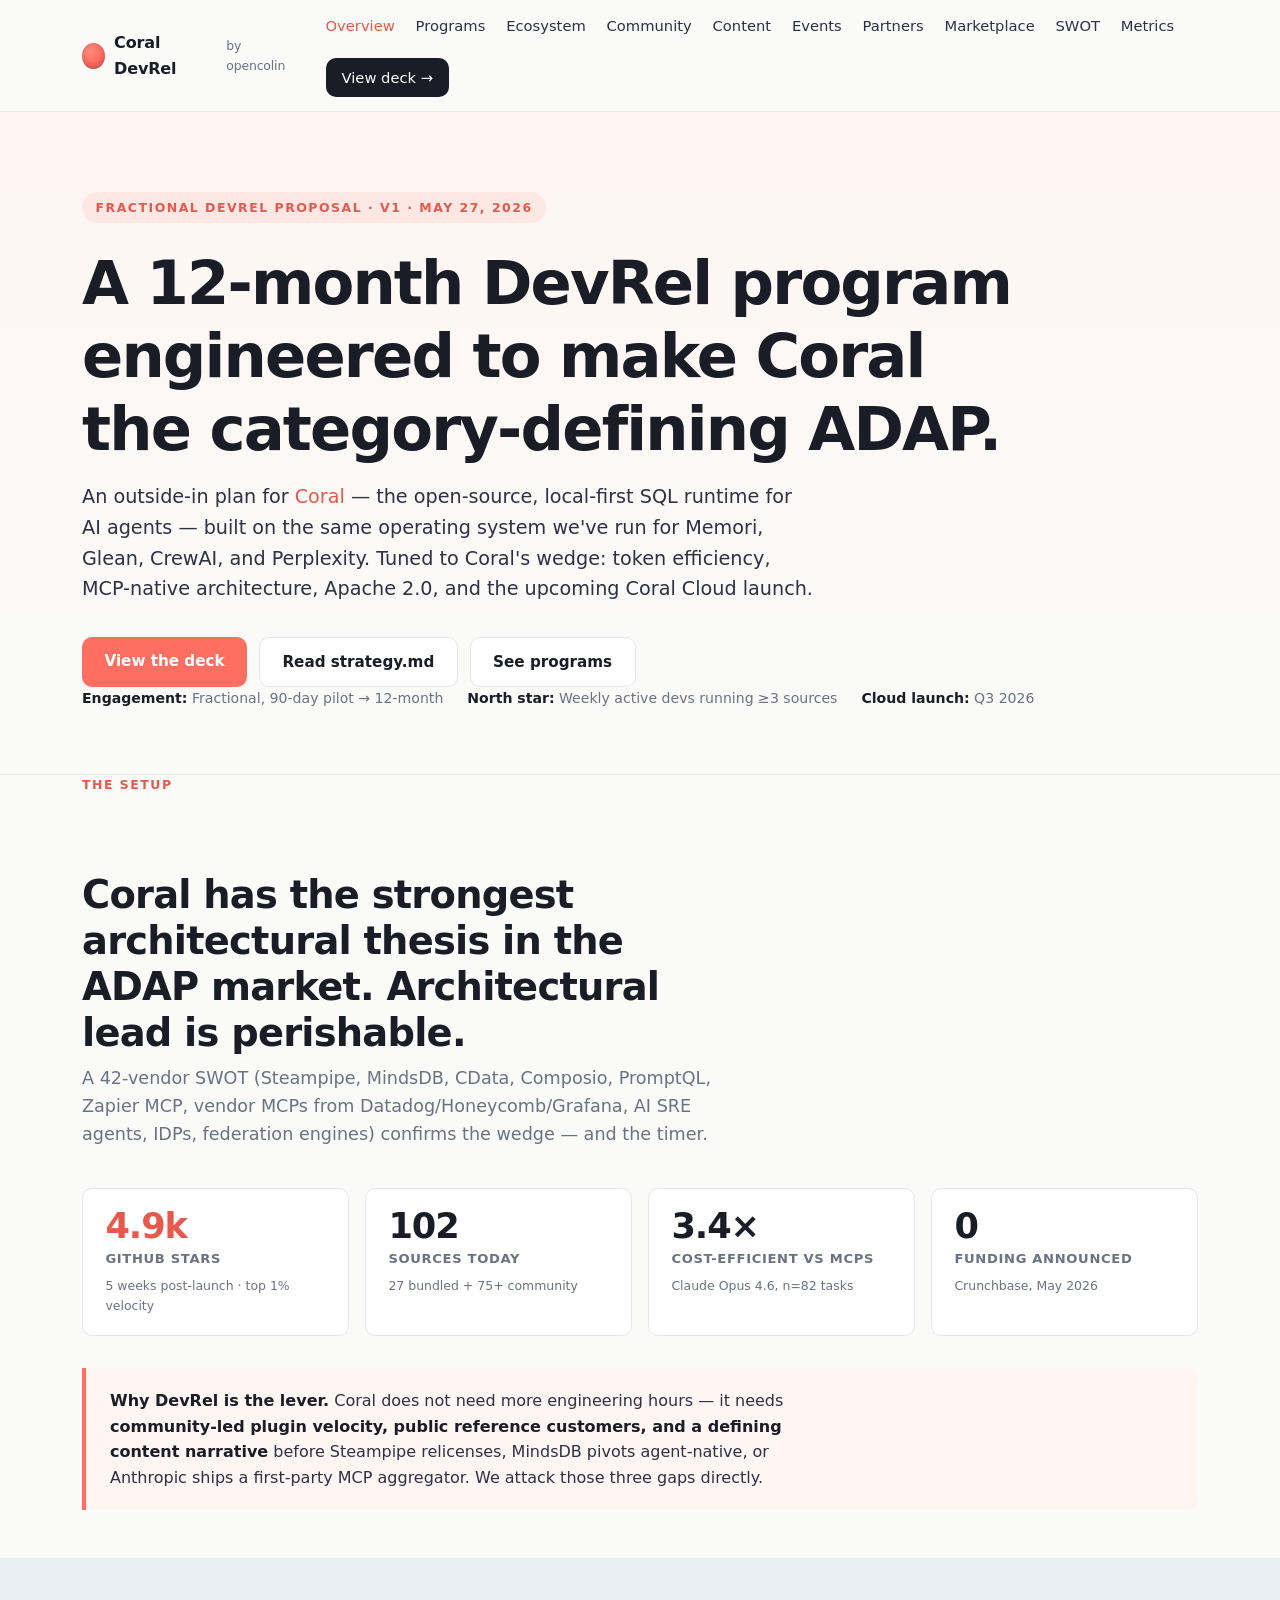
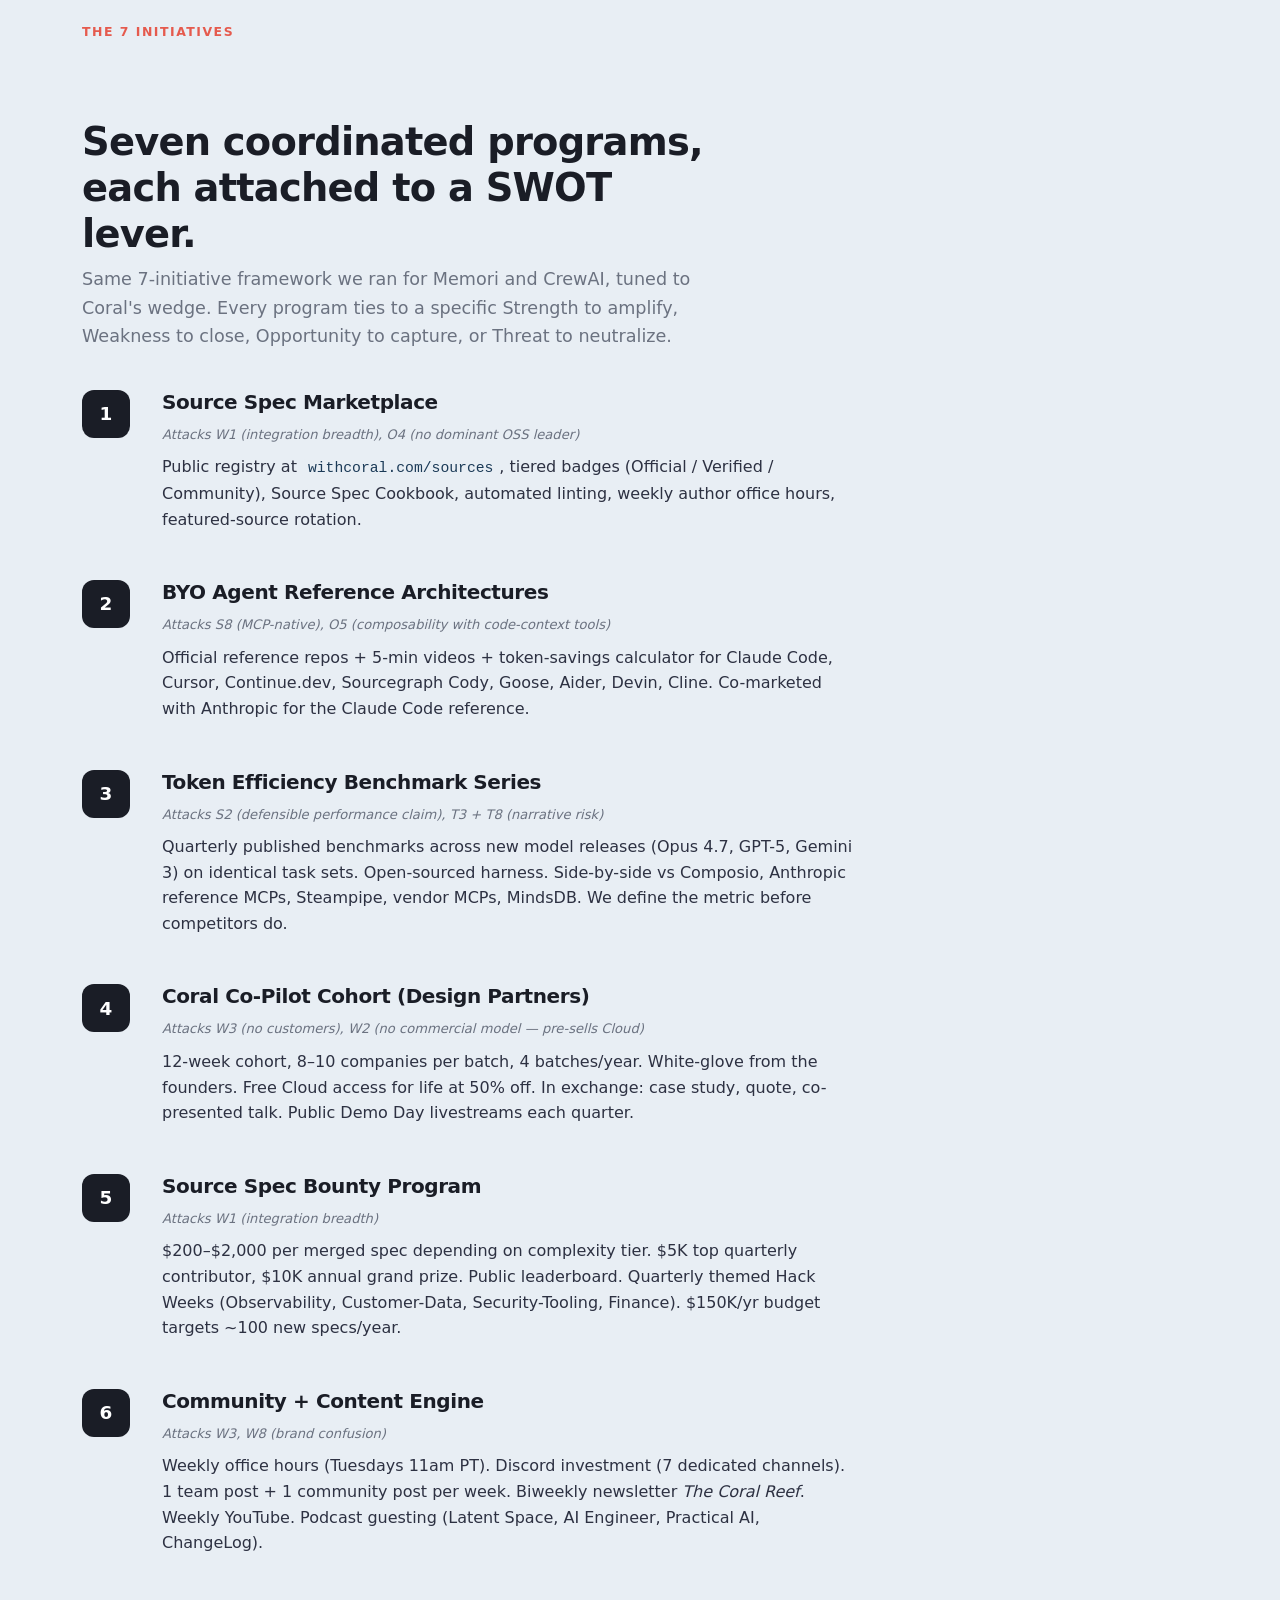
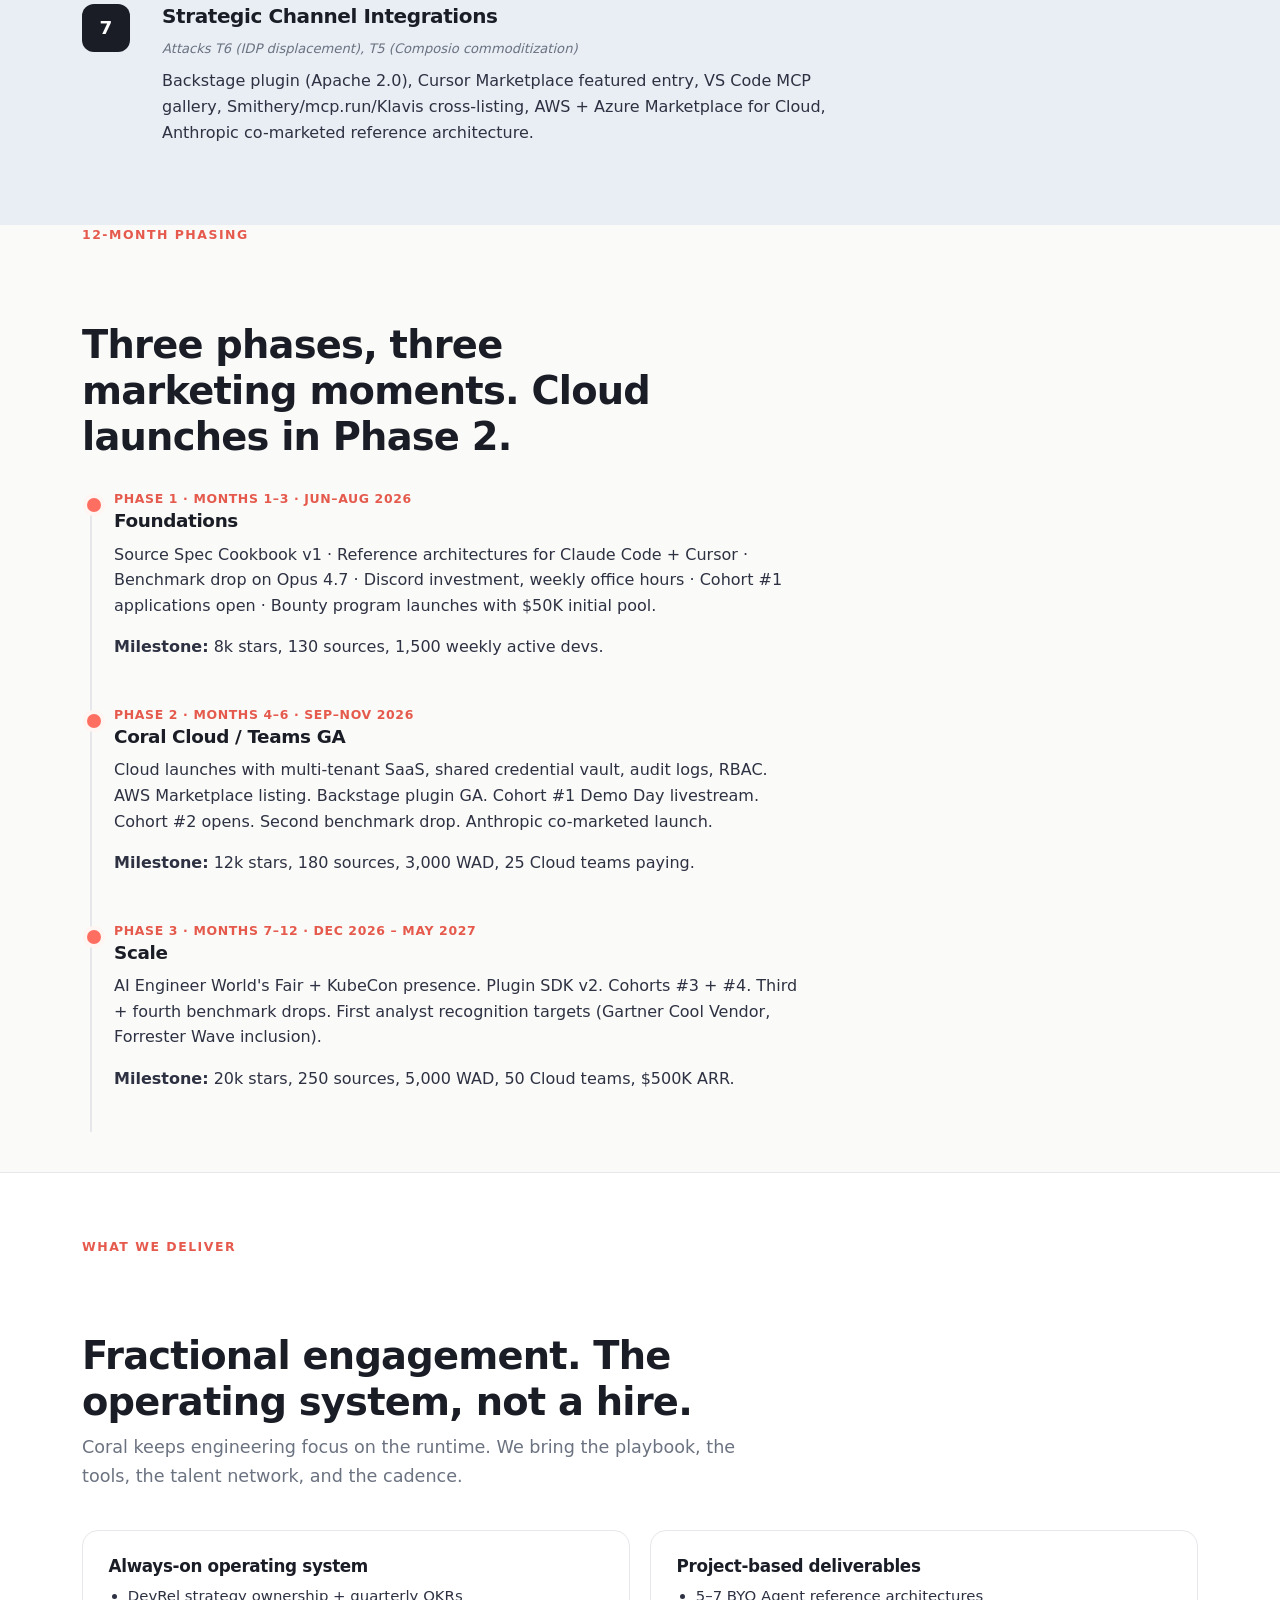
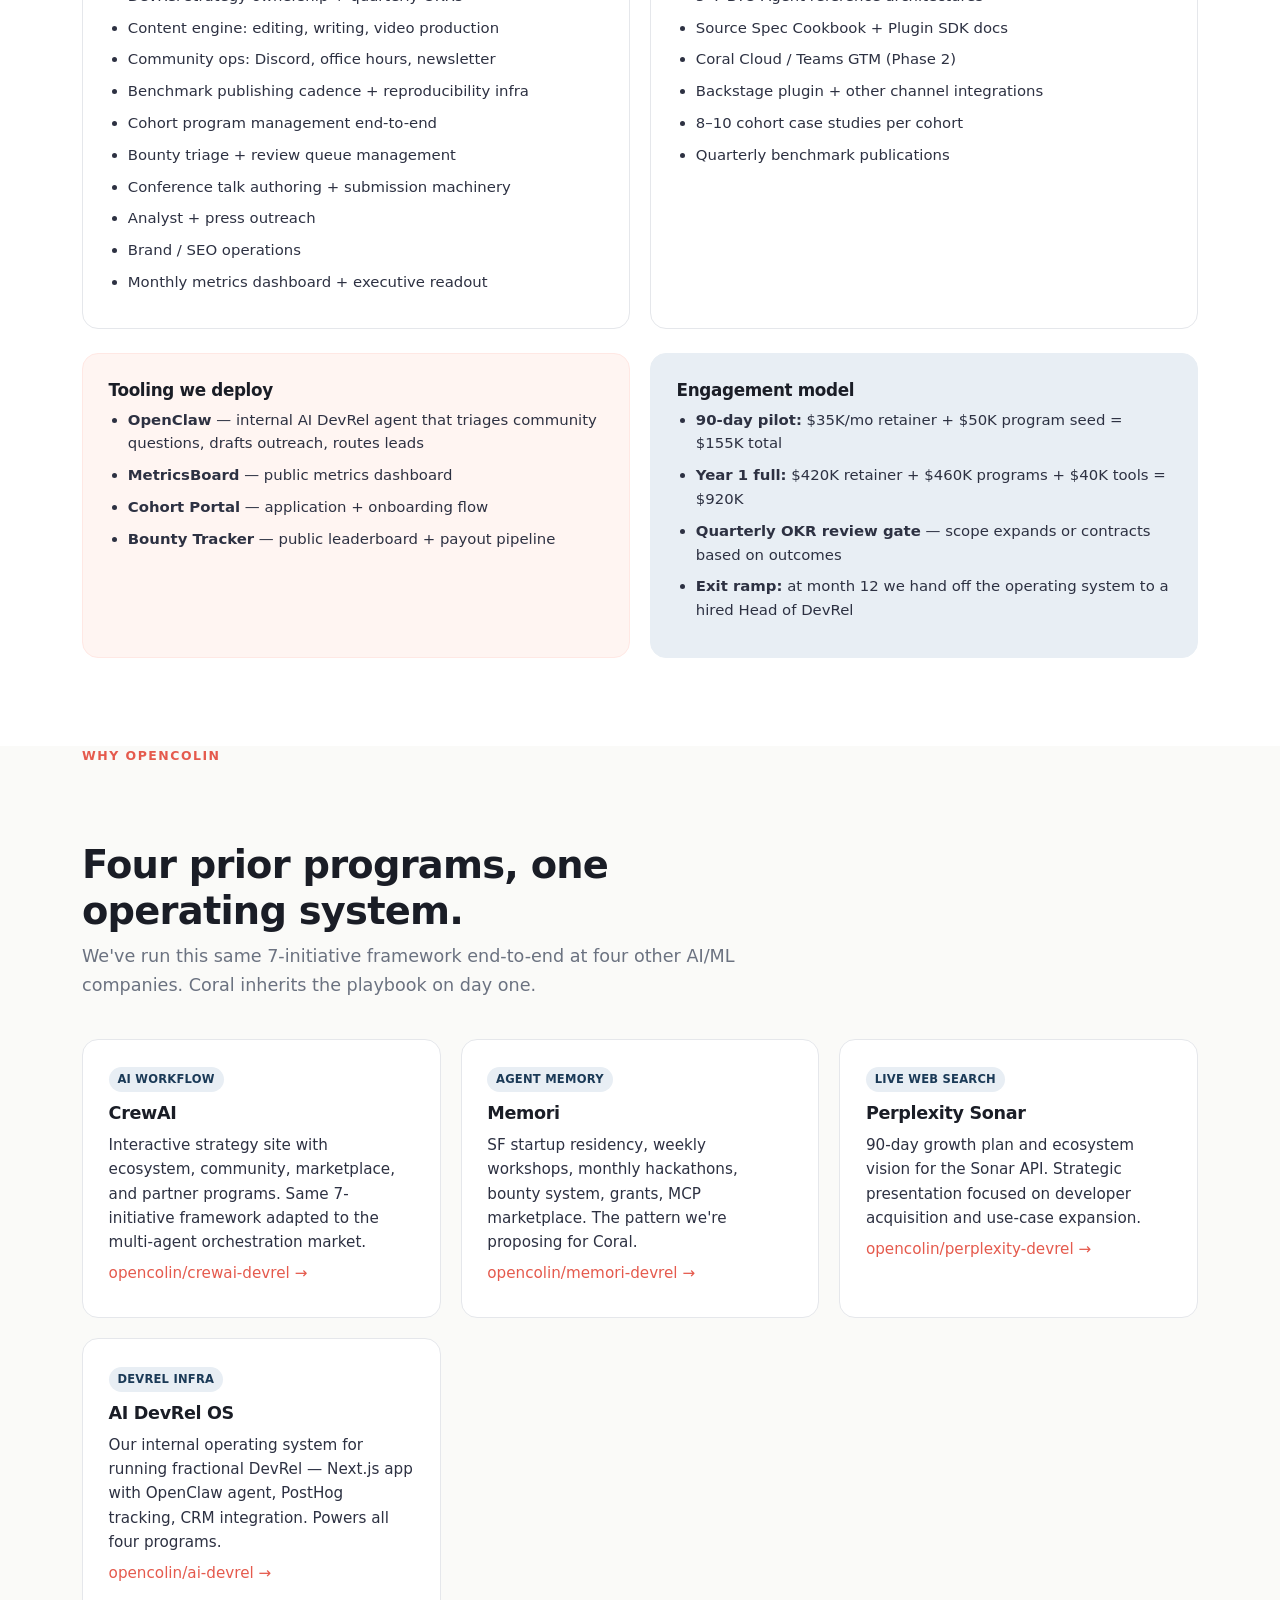
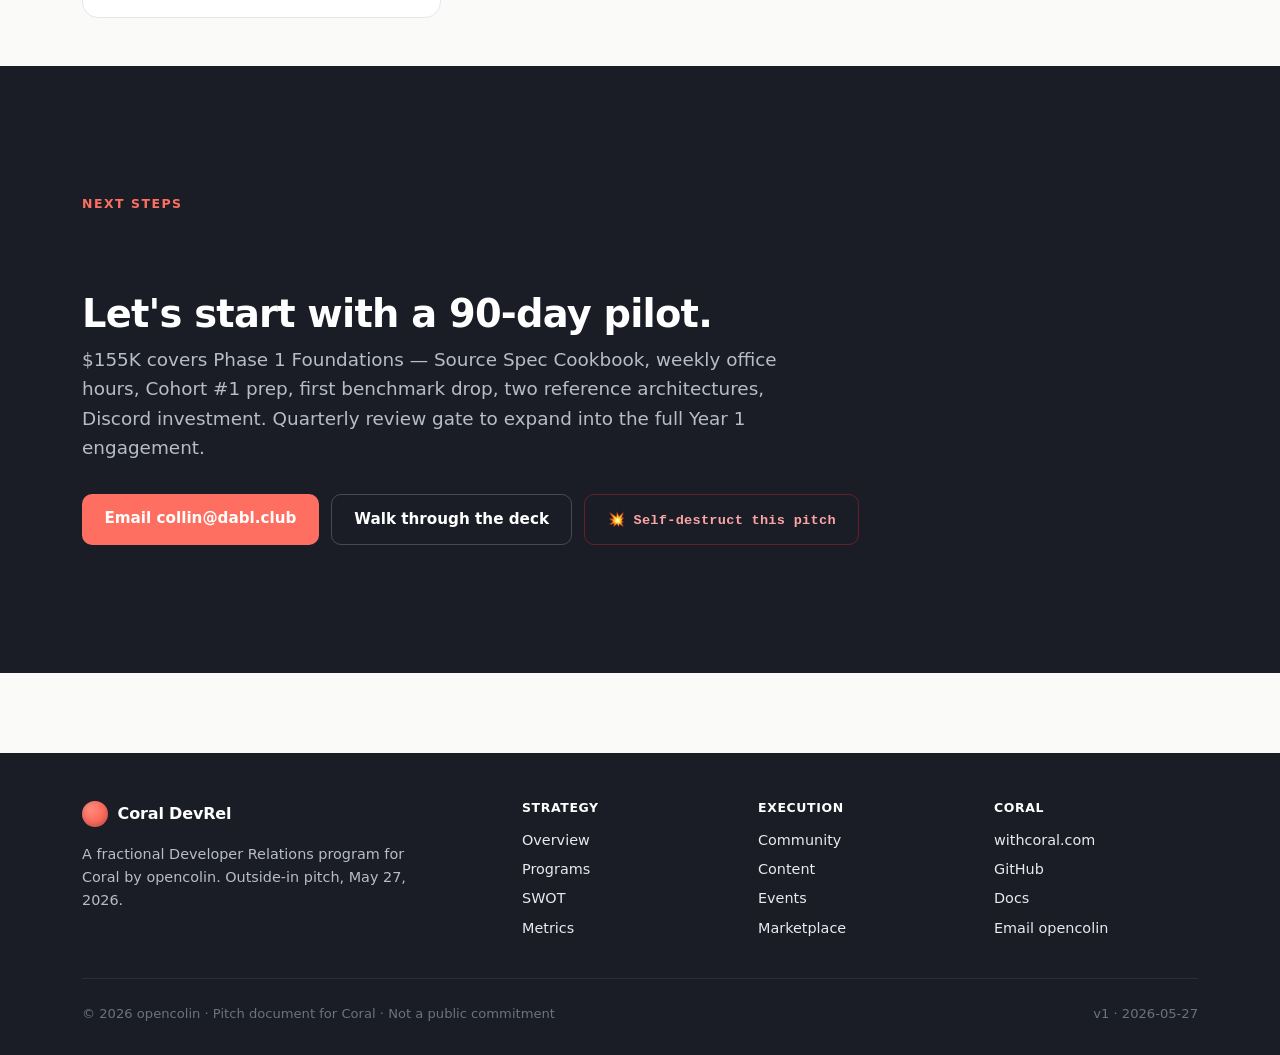
==== commit 5f33a58a: "Add self-destruct button A PIN-protected kill switch for the pitch site. Click 💥, enter PIN, 5-secon" ====
--- a/index.html
+++ b/index.html
@@ -282,9 +282,43 @@
     <div class="btn-row" style="margin-top: 2rem;">
       <a class="btn" href="mailto:collin@dabl.club">Email collin@dabl.club</a>
       <a class="btn secondary" href="presentation.html" style="background: transparent; color: white !important; border-color: rgba(255,255,255,0.2);">Walk through the deck</a>
-    </div>
-  </div>
-</section>
+      <button class="btn destruct" id="self-destruct-open" type="button" aria-label="Self-destruct this pitch">💥 Self-destruct this pitch</button>
+    </div>
+  </div>
+</section>
+
+<!-- Self-destruct modal -->
+<div class="destruct-modal" id="destruct-modal" role="dialog" aria-modal="true" aria-labelledby="destruct-title" hidden>
+  <div class="destruct-overlay" data-destruct-close></div>
+  <div class="destruct-panel">
+    <div class="destruct-step destruct-step-confirm" data-step="confirm">
+      <div class="destruct-icon" aria-hidden="true">⚠️</div>
+      <h2 id="destruct-title">Self-destruct this pitch.</h2>
+      <p>This removes the production alias <code>coral-devrel.vercel.app</code> via Vercel's API. The site stops resolving within ~30 seconds.</p>
+      <p class="destruct-muted">Reversible: <code>vercel deploy --prod</code> from local re-attaches the alias.</p>
+      <label class="destruct-label" for="destruct-pin">PIN</label>
+      <input type="text" inputmode="numeric" autocomplete="off" id="destruct-pin" placeholder="••••" maxlength="32" />
+      <div class="destruct-error" id="destruct-error" hidden></div>
+      <div class="destruct-actions">
+        <button class="btn secondary" type="button" data-destruct-close>Cancel</button>
+        <button class="btn destruct" id="destruct-arm" type="button">Arm self-destruct</button>
+      </div>
+    </div>
+    <div class="destruct-step destruct-step-countdown" data-step="countdown" hidden>
+      <div class="destruct-count" id="destruct-count">5</div>
+      <p class="destruct-muted">Click anywhere to abort.</p>
+    </div>
+    <div class="destruct-step destruct-step-firing" data-step="firing" hidden>
+      <div class="destruct-icon destruct-spin" aria-hidden="true">💥</div>
+      <p>Removing alias…</p>
+    </div>
+    <div class="destruct-step destruct-step-done" data-step="done" hidden>
+      <div class="destruct-icon" aria-hidden="true">💀</div>
+      <p>Self-destructed.</p>
+      <p class="destruct-muted" id="destruct-done-detail"></p>
+    </div>
+  </div>
+</div>
 
 <footer>
   <div class="container">
--- a/assets/css/main.css
+++ b/assets/css/main.css
@@ -367,7 +367,148 @@
 .btn.secondary:hover { background: var(--line-soft); }
 .btn.dark { background: var(--ink); }
 .btn.dark:hover { background: #000; }
+.btn.destruct {
+  background: transparent;
+  color: #FCA5A5 !important;
+  border: 1px solid rgba(220, 38, 38, 0.4);
+  font-family: var(--font-mono);
+  font-size: 0.85rem;
+  letter-spacing: 0.02em;
+  cursor: pointer;
+}
+.btn.destruct:hover {
+  background: rgba(220, 38, 38, 0.12);
+  border-color: rgba(220, 38, 38, 0.7);
+  color: #FECACA !important;
+}
 .btn-row { display: flex; gap: 0.75rem; flex-wrap: wrap; margin-top: 1.5rem; }
+
+/* Self-destruct modal */
+.destruct-modal {
+  position: fixed;
+  inset: 0;
+  z-index: 200;
+  display: flex;
+  align-items: center;
+  justify-content: center;
+  padding: 1.5rem;
+  animation: destructFadeIn 200ms ease;
+}
+.destruct-modal[hidden] { display: none; }
+.destruct-overlay {
+  position: absolute;
+  inset: 0;
+  background: rgba(10, 10, 10, 0.78);
+  backdrop-filter: blur(6px);
+  -webkit-backdrop-filter: blur(6px);
+}
+.destruct-panel {
+  position: relative;
+  background: #16181F;
+  border: 1px solid rgba(220, 38, 38, 0.25);
+  border-radius: var(--radius-lg);
+  padding: 2rem;
+  max-width: 460px;
+  width: 100%;
+  color: #E8EAED;
+  box-shadow: 0 25px 80px rgba(0, 0, 0, 0.5);
+}
+.destruct-panel h2 {
+  color: #FFB4AB;
+  margin: 0.5rem 0 0.75rem;
+  font-size: 1.4rem;
+  font-family: var(--font);
+}
+.destruct-panel p {
+  font-size: 0.92rem;
+  color: #C9CDD6;
+  margin: 0 0 0.75rem;
+  max-width: none;
+}
+.destruct-panel code {
+  background: rgba(255, 111, 97, 0.12);
+  color: #FFB4AB;
+  font-size: 0.85em;
+}
+.destruct-muted { color: #8B92A0 !important; font-size: 0.85rem !important; }
+.destruct-icon {
+  font-size: 2.5rem;
+  line-height: 1;
+  margin-bottom: 0.4rem;
+}
+.destruct-label {
+  display: block;
+  font-size: 0.75rem;
+  text-transform: uppercase;
+  letter-spacing: 0.08em;
+  color: #8B92A0;
+  margin: 1.25rem 0 0.4rem;
+  font-weight: 600;
+}
+#destruct-pin {
+  width: 100%;
+  background: #0F1116;
+  color: #FFB4AB;
+  border: 1px solid rgba(255, 111, 97, 0.25);
+  border-radius: var(--radius);
+  padding: 0.75rem 1rem;
+  font-family: var(--font-mono);
+  font-size: 1.1rem;
+  letter-spacing: 0.4em;
+  outline: none;
+  transition: border-color 120ms ease;
+}
+#destruct-pin:focus { border-color: rgba(255, 111, 97, 0.7); }
+.destruct-error {
+  color: #FCA5A5;
+  font-size: 0.85rem;
+  margin-top: 0.5rem;
+  font-family: var(--font-mono);
+}
+.destruct-actions {
+  display: flex;
+  gap: 0.6rem;
+  justify-content: flex-end;
+  margin-top: 1.5rem;
+}
+.destruct-actions .btn.secondary {
+  background: transparent;
+  color: #C9CDD6 !important;
+  border-color: rgba(255, 255, 255, 0.15);
+}
+.destruct-actions .btn.secondary:hover { background: rgba(255, 255, 255, 0.05); }
+.destruct-step { text-align: left; }
+.destruct-step-countdown,
+.destruct-step-firing,
+.destruct-step-done { text-align: center; }
+.destruct-count {
+  font-family: var(--font-mono);
+  font-size: 6rem;
+  font-weight: 700;
+  color: #FF6F61;
+  line-height: 1;
+  margin: 1rem 0;
+  letter-spacing: -0.05em;
+  animation: destructTick 1s ease-in-out infinite;
+}
+.destruct-spin { animation: destructSpin 1s linear infinite; display: inline-block; }
+@keyframes destructFadeIn {
+  from { opacity: 0; }
+  to { opacity: 1; }
+}
+@keyframes destructTick {
+  0%, 100% { transform: scale(1); }
+  50% { transform: scale(1.1); }
+}
+@keyframes destructSpin {
+  from { transform: rotate(0deg); }
+  to { transform: rotate(360deg); }
+}
+body.destruct-flash { animation: destructFlash 600ms ease forwards; }
+@keyframes destructFlash {
+  0%, 100% { background: var(--bg); }
+  20%, 80% { background: rgba(220, 38, 38, 0.25); }
+}
 
 /* Footer */
 footer {
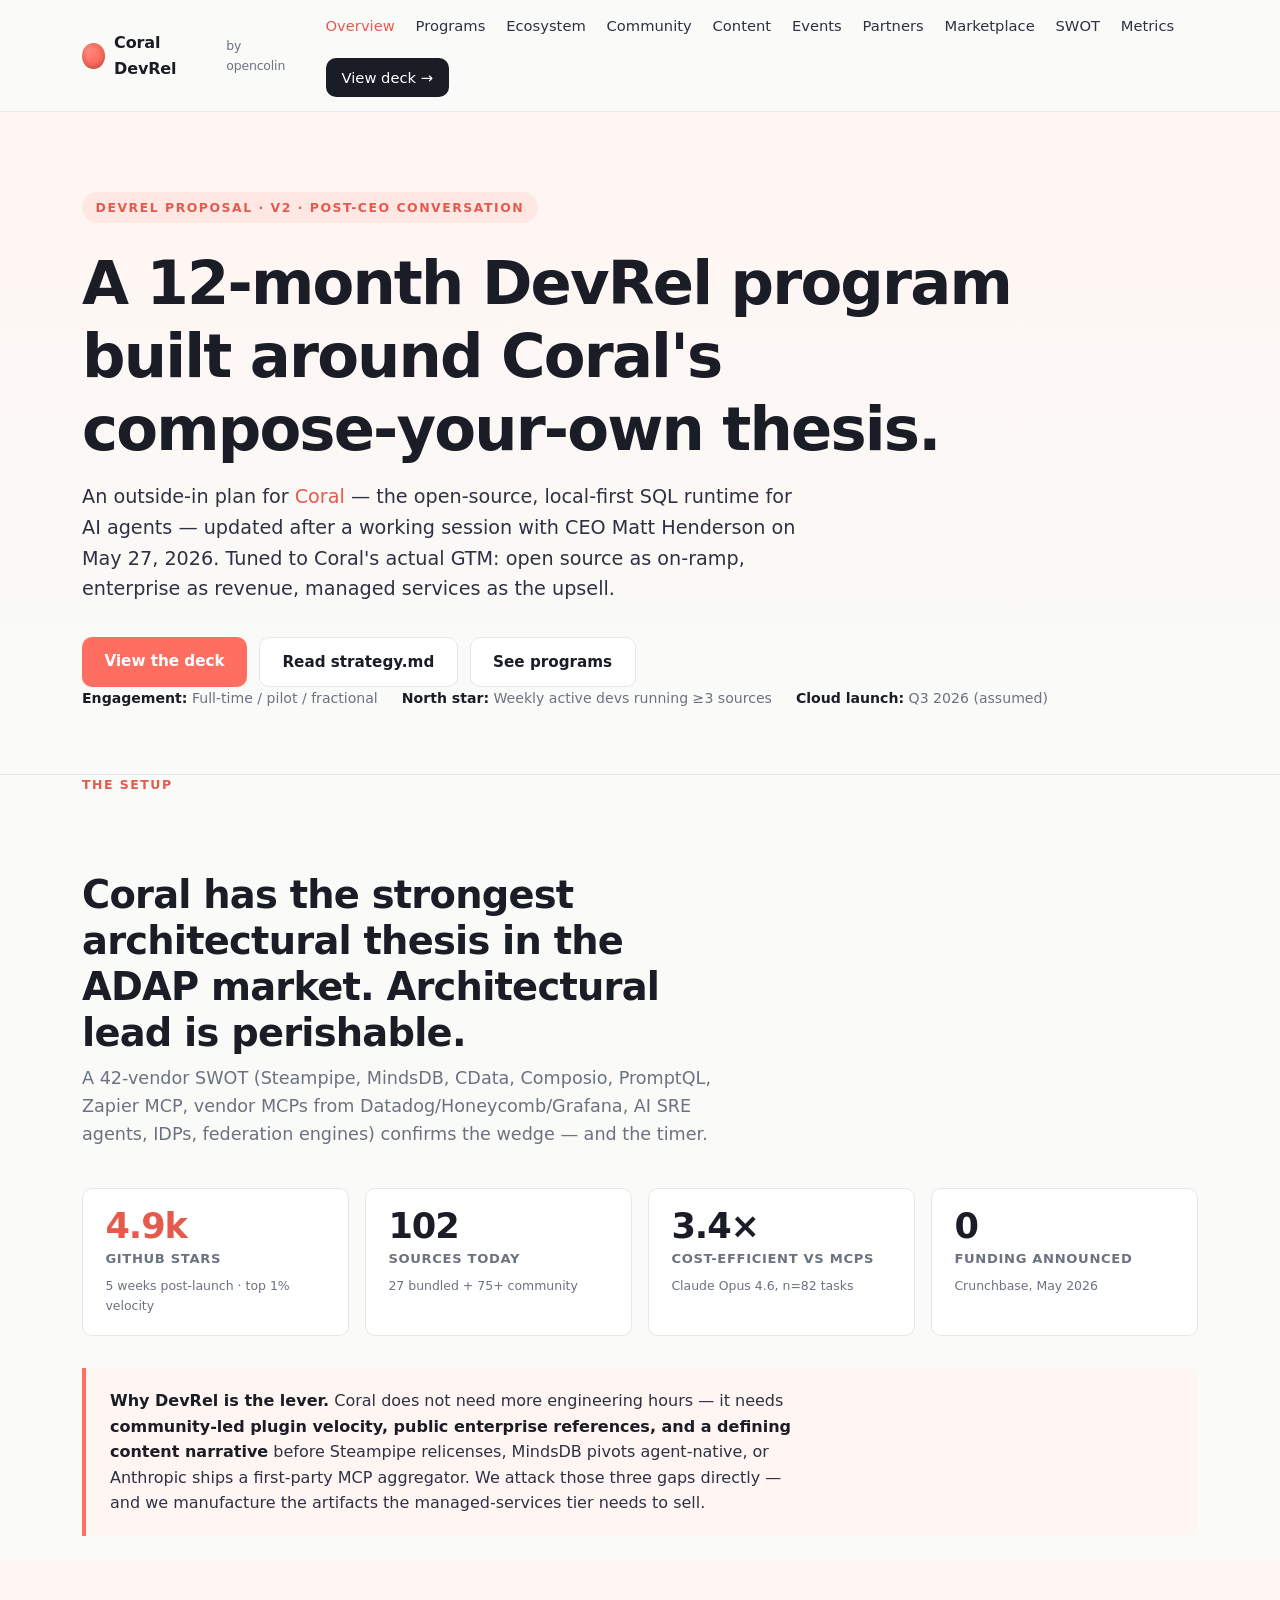
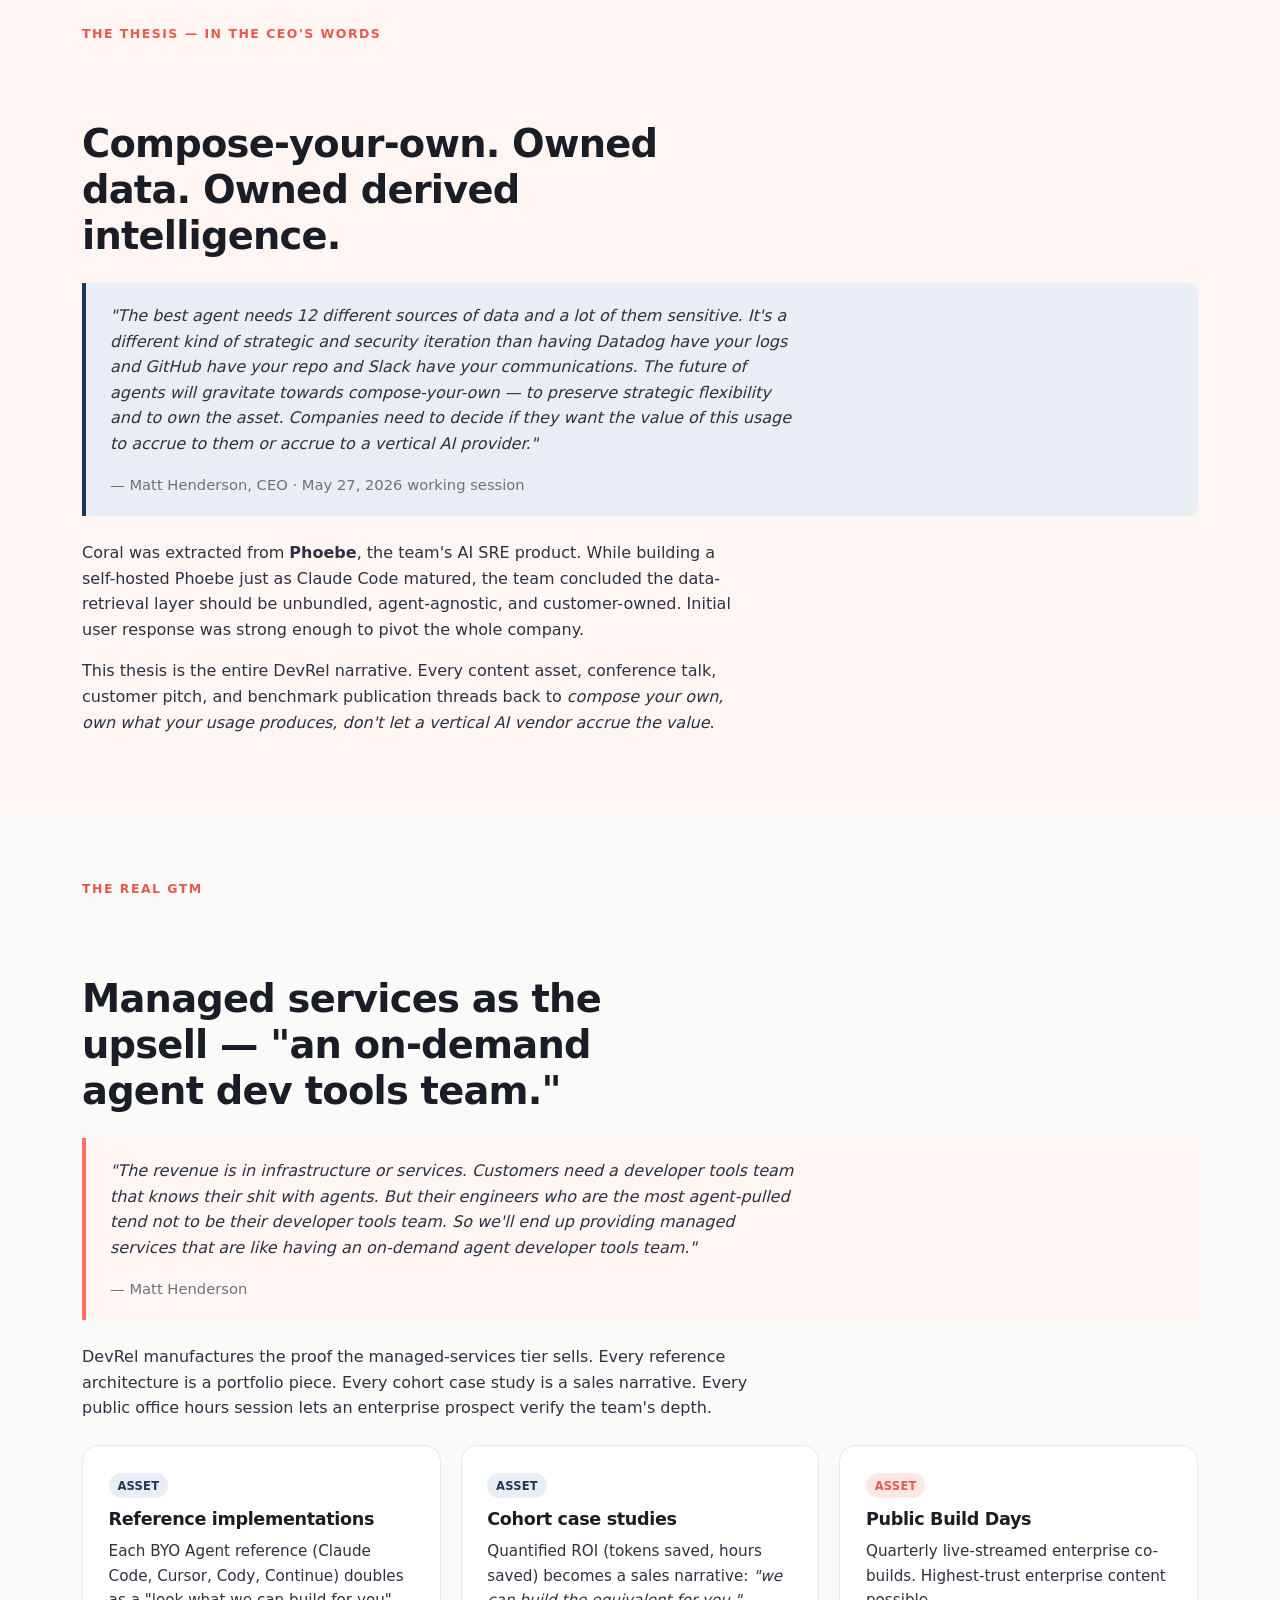
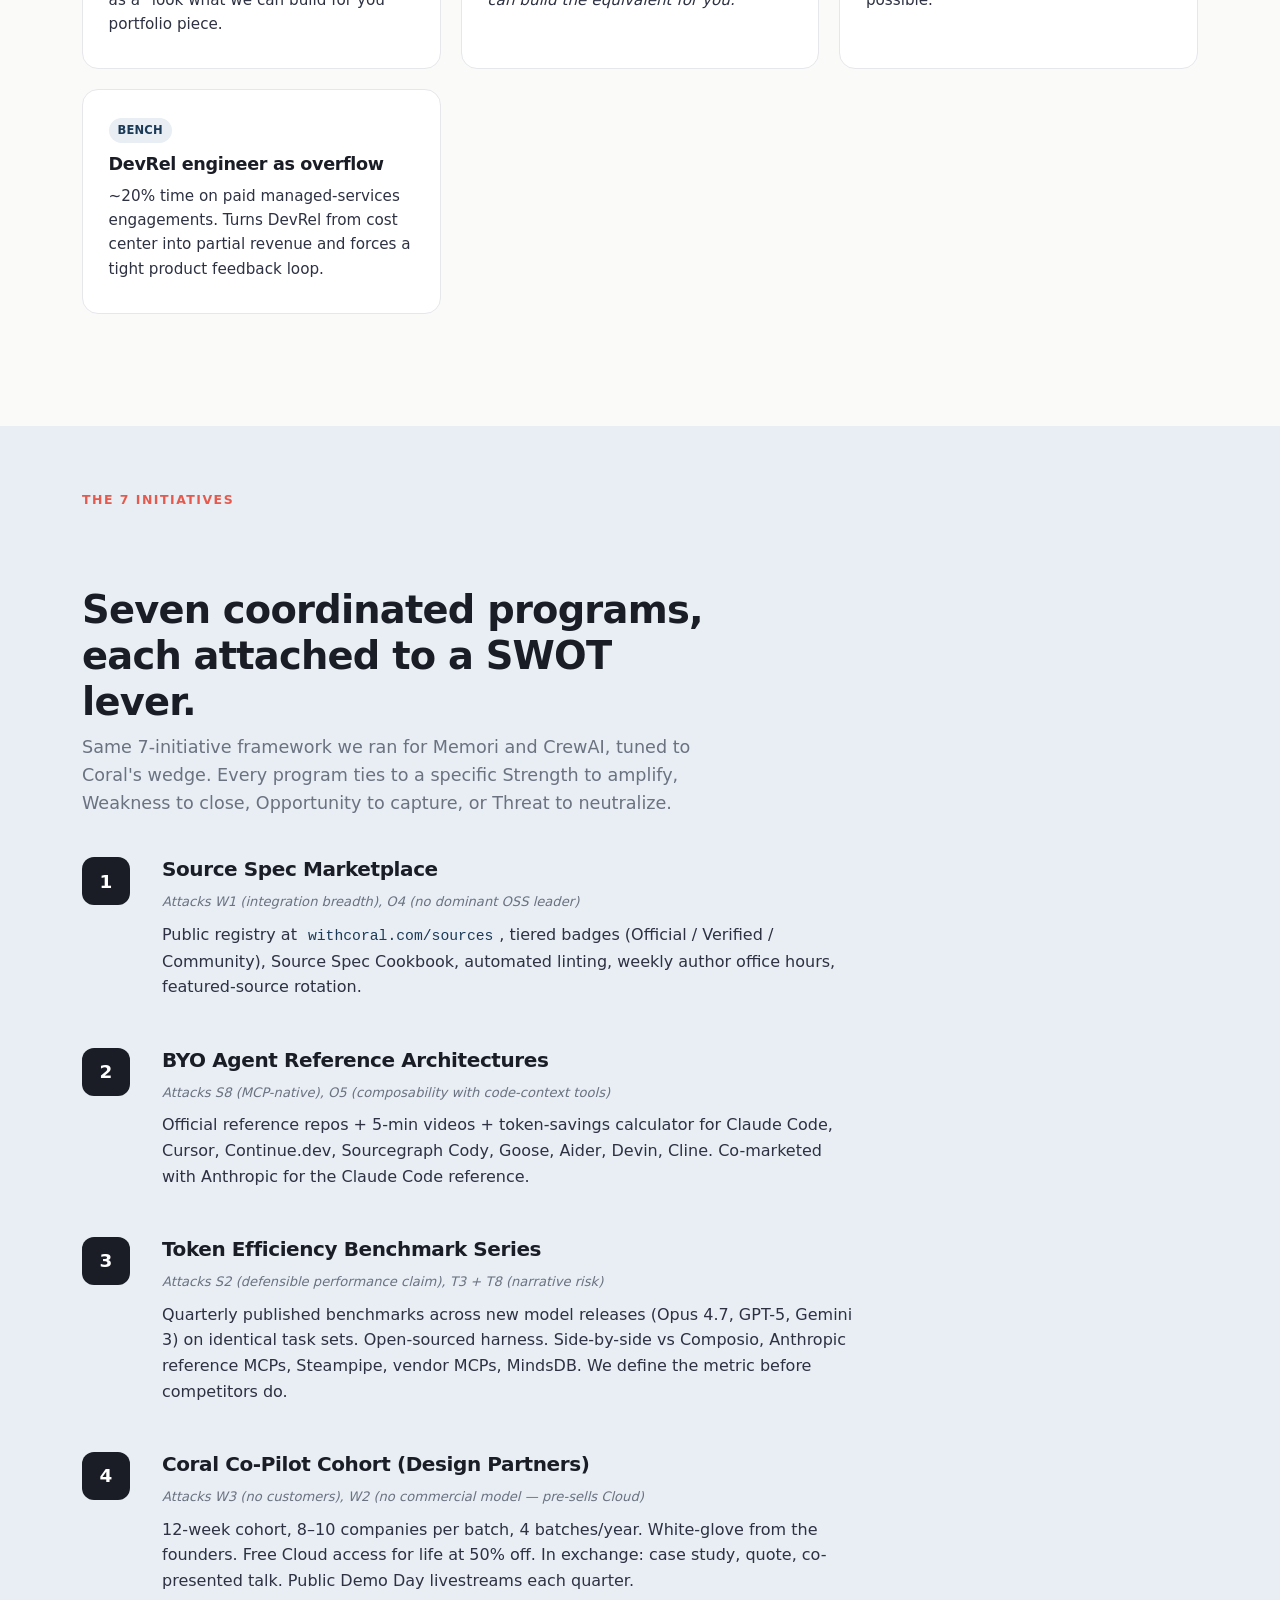
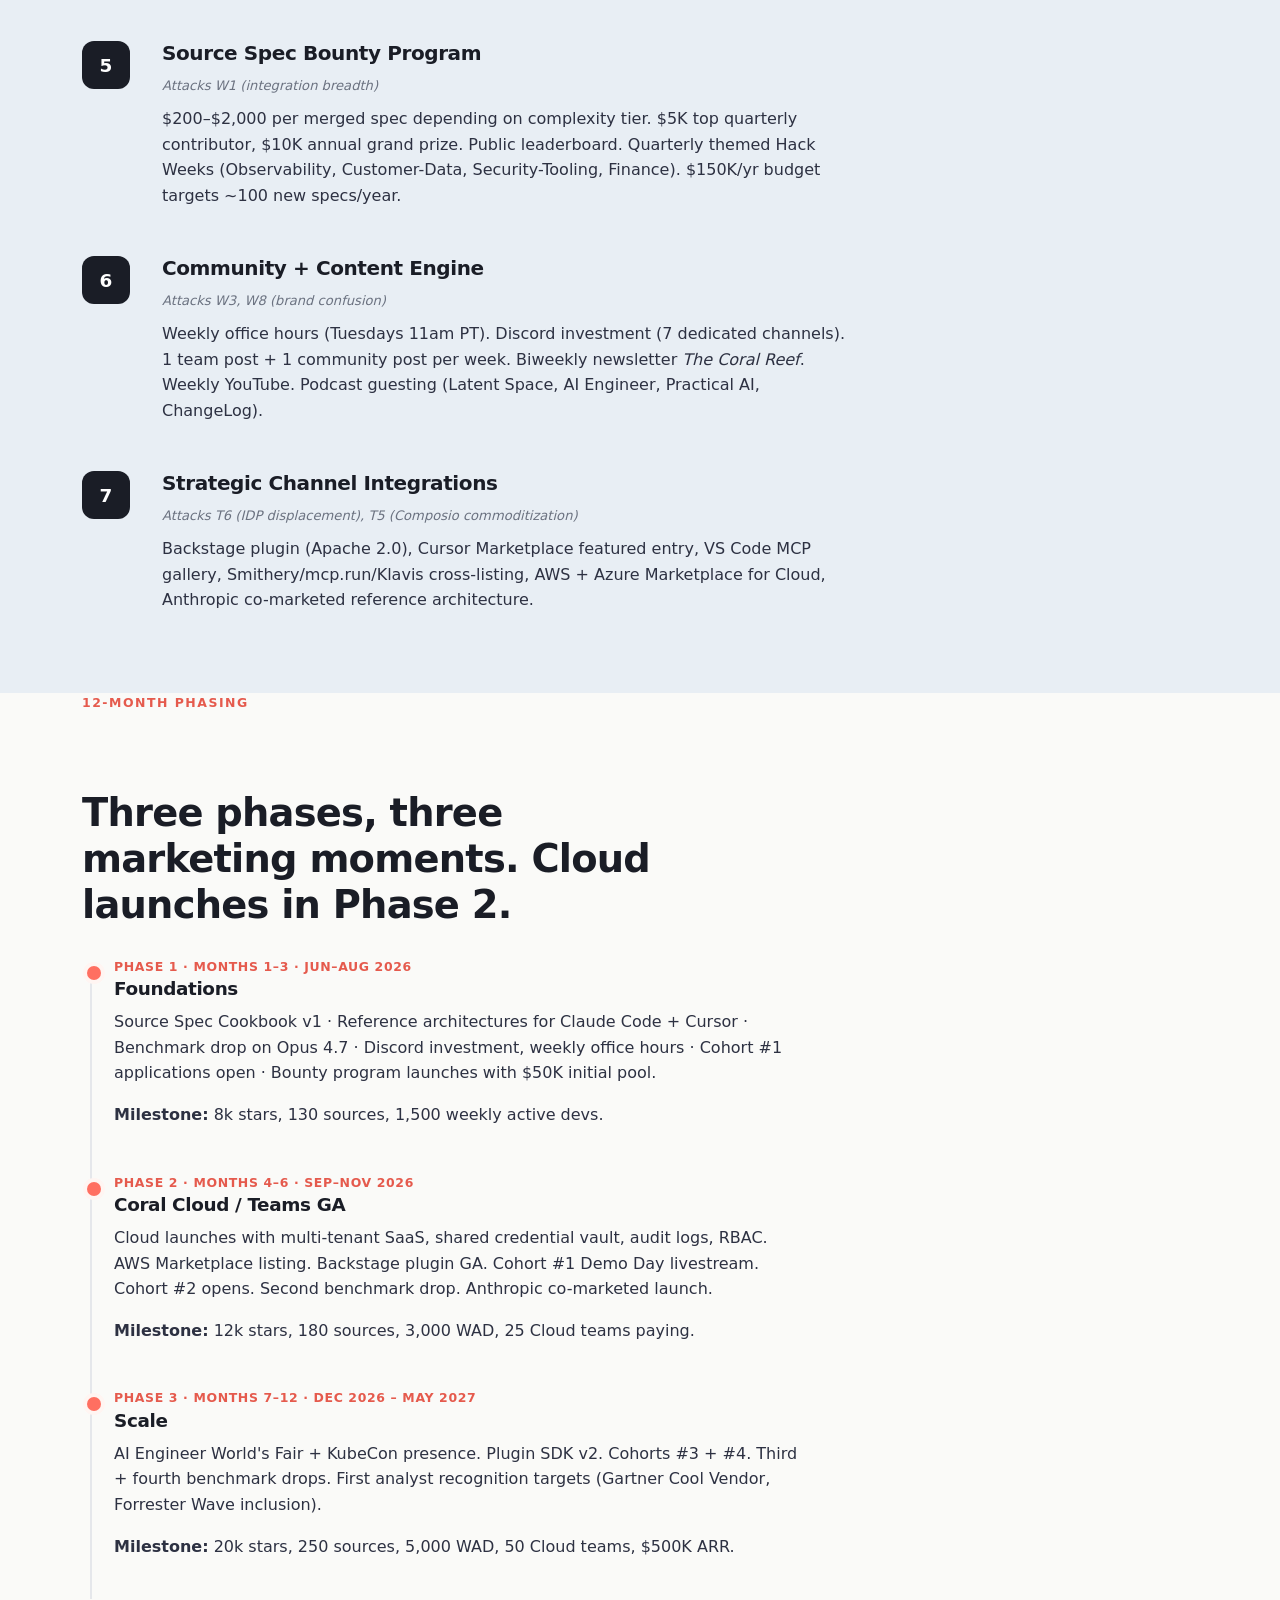
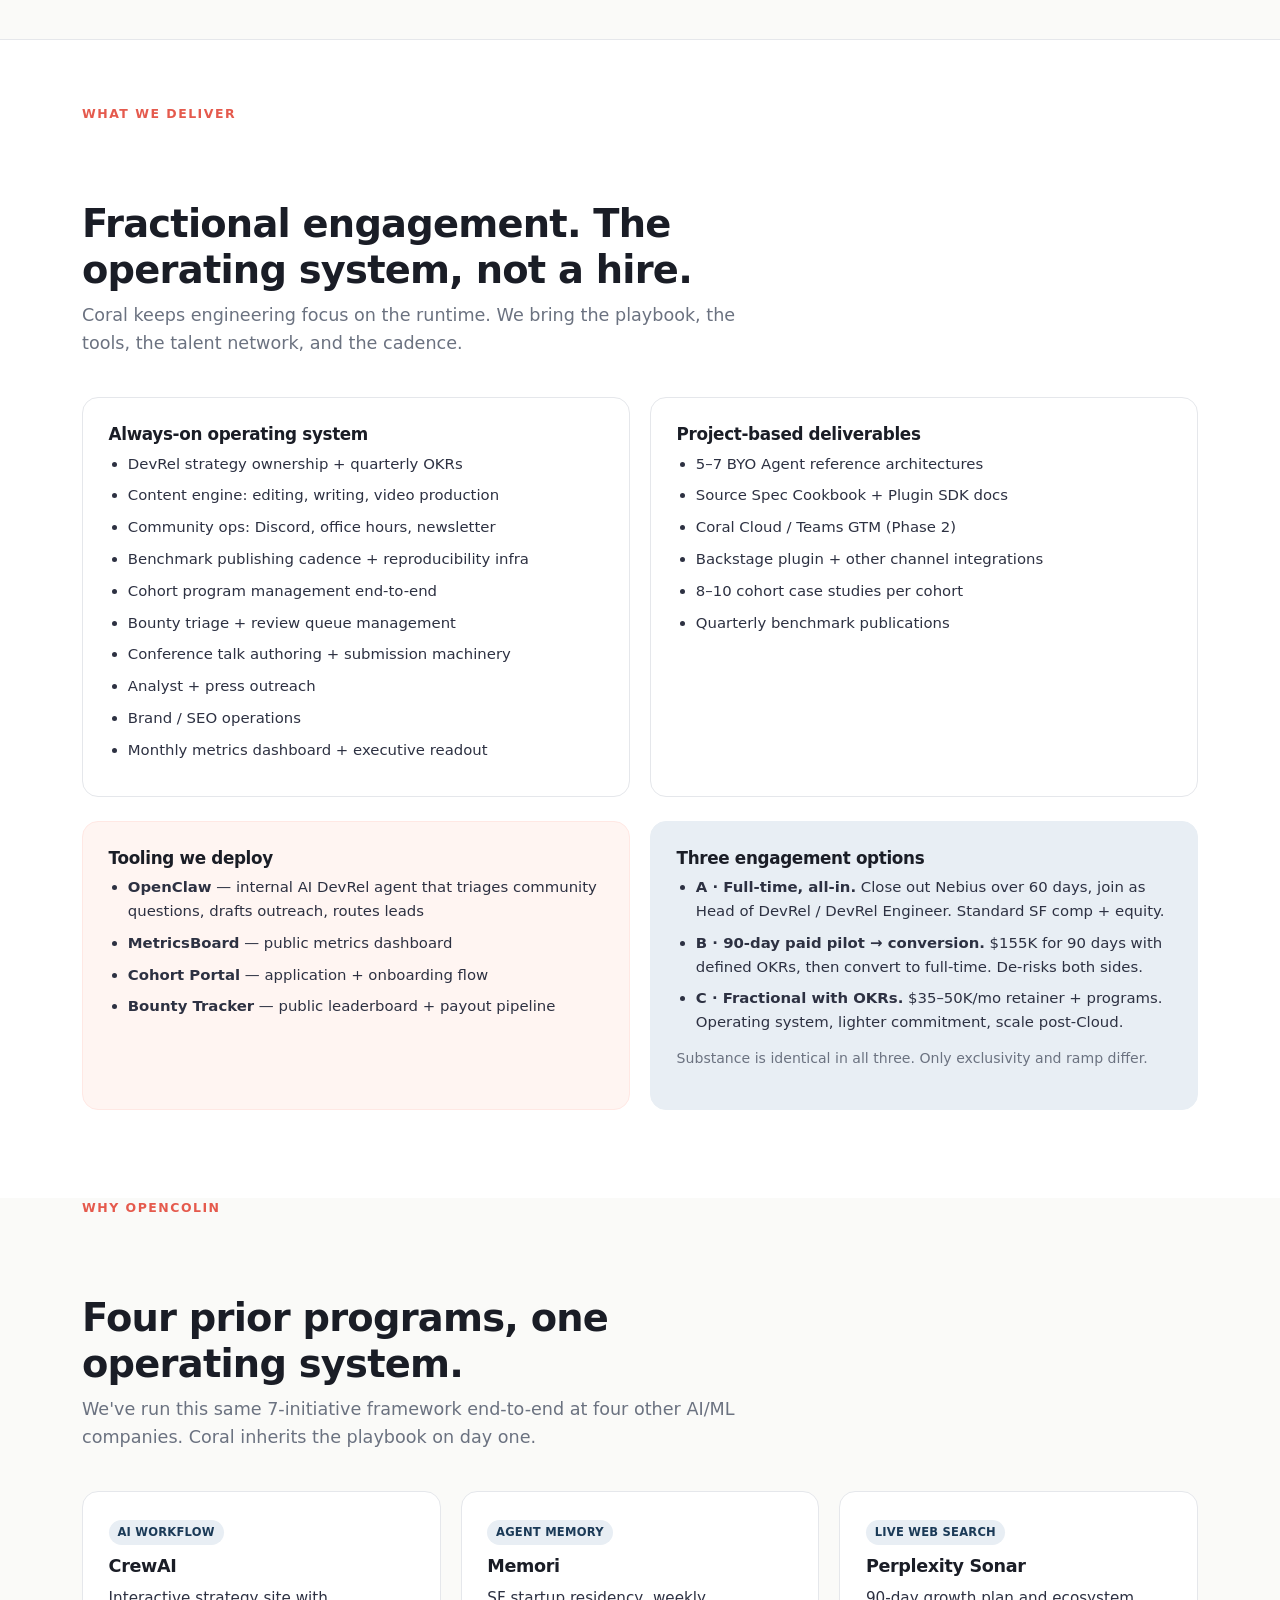
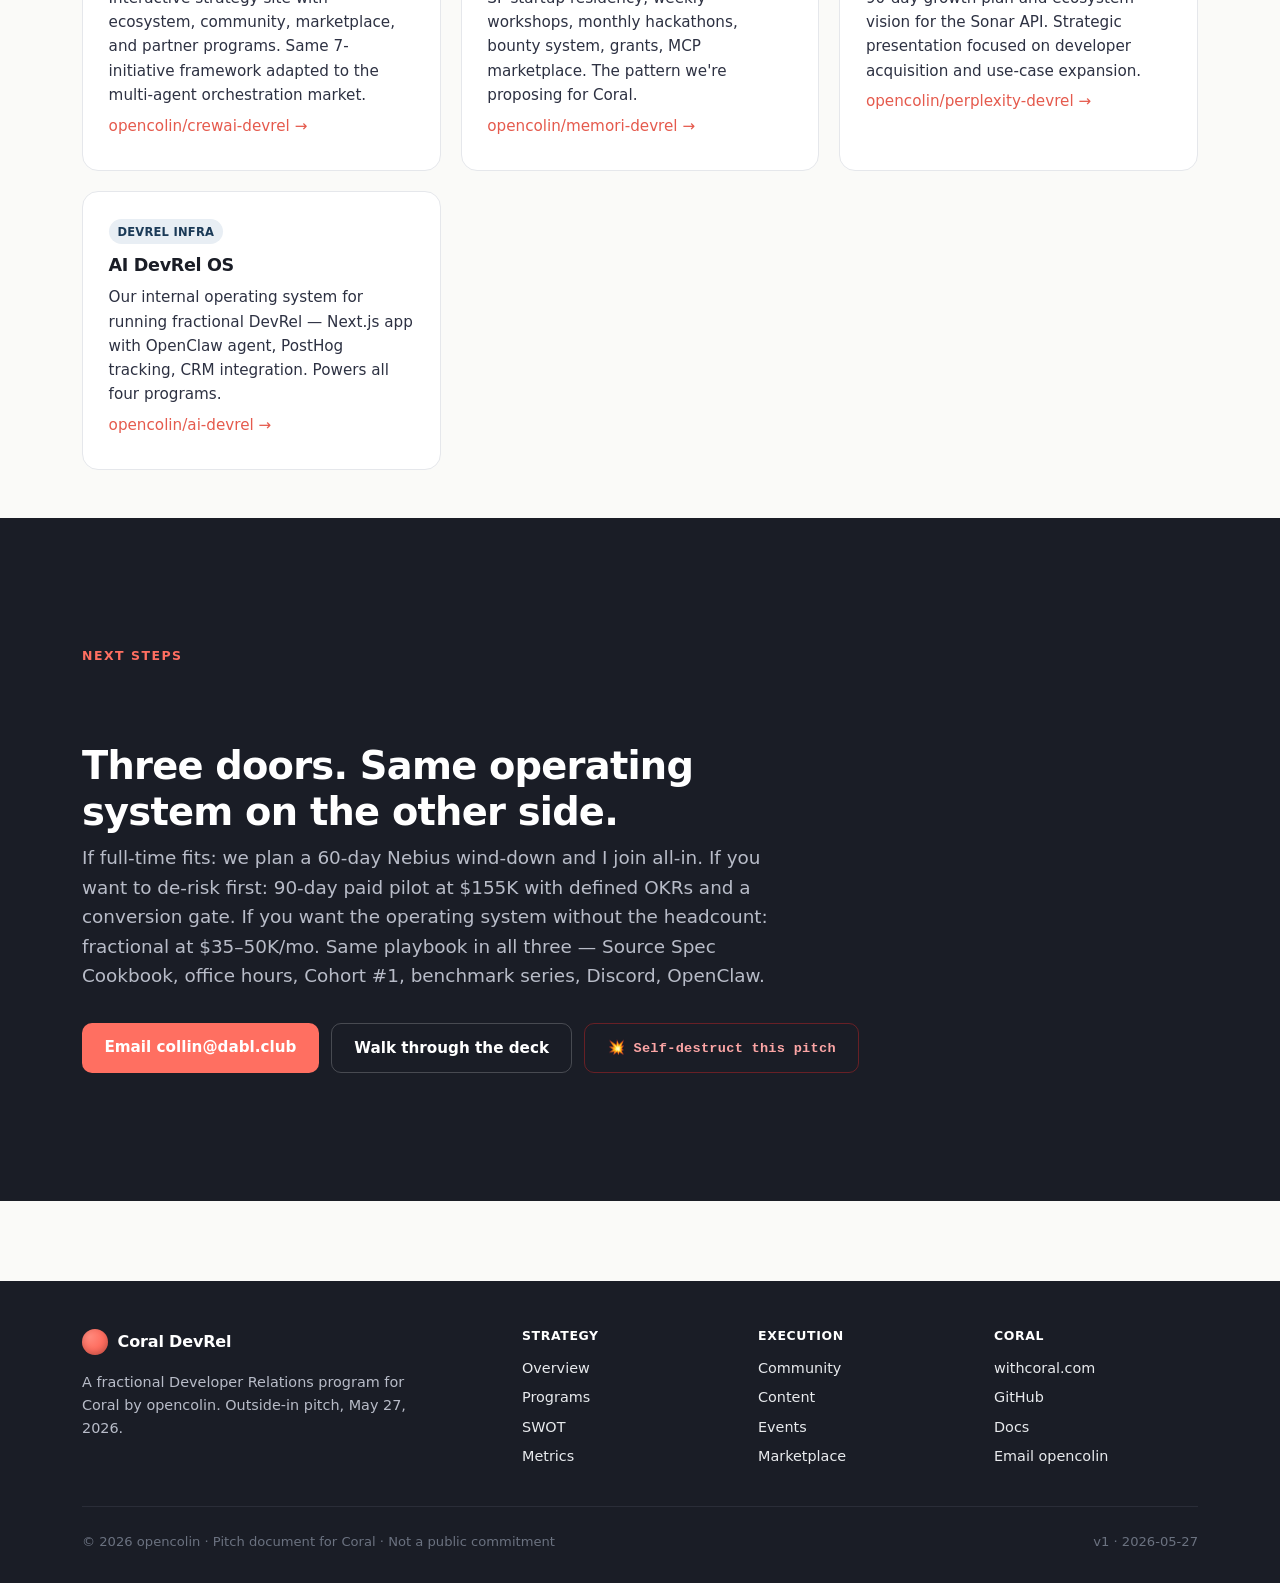
==== commit 096fdb4f: "Propagate CEO framing across the site Updates the rest of the strategy site to match strategy.md v2 " ====
--- a/index.html
+++ b/index.html
@@ -33,18 +33,18 @@
 
 <header class="hero">
   <div class="container">
-    <span class="hero-eyebrow">Fractional DevRel proposal · v1 · May 27, 2026</span>
-    <h1>A 12-month DevRel program engineered to make Coral the category-defining ADAP.</h1>
-    <p class="lede">An outside-in plan for <a href="https://withcoral.com">Coral</a> — the open-source, local-first SQL runtime for AI agents — built on the same operating system we've run for Memori, Glean, CrewAI, and Perplexity. Tuned to Coral's wedge: token efficiency, MCP-native architecture, Apache 2.0, and the upcoming Coral Cloud launch.</p>
+    <span class="hero-eyebrow">DevRel proposal · v2 · post-CEO conversation</span>
+    <h1>A 12-month DevRel program built around Coral's compose-your-own thesis.</h1>
+    <p class="lede">An outside-in plan for <a href="https://withcoral.com">Coral</a> — the open-source, local-first SQL runtime for AI agents — updated after a working session with CEO Matt Henderson on May 27, 2026. Tuned to Coral's actual GTM: open source as on-ramp, enterprise as revenue, managed services as the upsell.</p>
     <div class="btn-row">
       <a class="btn" href="presentation.html">View the deck</a>
       <a class="btn secondary" href="strategy.md">Read strategy.md</a>
       <a class="btn secondary" href="programs.html">See programs</a>
     </div>
     <div class="hero-meta">
-      <span><strong>Engagement:</strong> Fractional, 90-day pilot → 12-month</span>
+      <span><strong>Engagement:</strong> Full-time / pilot / fractional</span>
       <span><strong>North star:</strong> Weekly active devs running ≥3 sources</span>
-      <span><strong>Cloud launch:</strong> Q3 2026</span>
+      <span><strong>Cloud launch:</strong> Q3 2026 (assumed)</span>
     </div>
   </div>
 </header>
@@ -78,7 +78,55 @@
   </div>
 
   <div class="callout coral">
-    <p><strong>Why DevRel is the lever.</strong> Coral does not need more engineering hours — it needs <strong>community-led plugin velocity, public reference customers, and a defining content narrative</strong> before Steampipe relicenses, MindsDB pivots agent-native, or Anthropic ships a first-party MCP aggregator. We attack those three gaps directly.</p>
+    <p><strong>Why DevRel is the lever.</strong> Coral does not need more engineering hours — it needs <strong>community-led plugin velocity, public enterprise references, and a defining content narrative</strong> before Steampipe relicenses, MindsDB pivots agent-native, or Anthropic ships a first-party MCP aggregator. We attack those three gaps directly — and we manufacture the artifacts the managed-services tier needs to sell.</p>
+  </div>
+</section>
+
+<section style="background: var(--coral-tint);">
+  <div class="container">
+    <div class="section-eyebrow">The thesis — in the CEO's words</div>
+    <h2 class="section-title">Compose-your-own. Owned data. Owned derived intelligence.</h2>
+    <div class="callout">
+      <p><em>"The best agent needs 12 different sources of data and a lot of them sensitive. It's a different kind of strategic and security iteration than having Datadog have your logs and GitHub have your repo and Slack have your communications. The future of agents will gravitate towards compose-your-own — to preserve strategic flexibility and to own the asset. Companies need to decide if they want the value of this usage to accrue to them or accrue to a vertical AI provider."</em></p>
+      <p style="margin-top: 1rem; color: var(--muted); font-size: 0.92rem;">— Matt Henderson, CEO · May 27, 2026 working session</p>
+    </div>
+    <p style="margin-top: 1.5rem; max-width: 65ch;">Coral was extracted from <strong>Phoebe</strong>, the team's AI SRE product. While building a self-hosted Phoebe just as Claude Code matured, the team concluded the data-retrieval layer should be unbundled, agent-agnostic, and customer-owned. Initial user response was strong enough to pivot the whole company.</p>
+    <p style="max-width: 65ch;">This thesis is the entire DevRel narrative. Every content asset, conference talk, customer pitch, and benchmark publication threads back to <em>compose your own, own what your usage produces, don't let a vertical AI vendor accrue the value</em>.</p>
+  </div>
+</section>
+
+<section>
+  <div class="container">
+    <div class="section-eyebrow">The real GTM</div>
+    <h2 class="section-title">Managed services as the upsell — "an on-demand agent dev tools team."</h2>
+    <div class="callout coral">
+      <p><em>"The revenue is in infrastructure or services. Customers need a developer tools team that knows their shit with agents. But their engineers who are the most agent-pulled tend not to be their developer tools team. So we'll end up providing managed services that are like having an on-demand agent developer tools team."</em></p>
+      <p style="margin-top: 1rem; color: var(--muted); font-size: 0.92rem;">— Matt Henderson</p>
+    </div>
+    <p style="margin-top: 1.5rem;">DevRel manufactures the proof the managed-services tier sells. Every reference architecture is a portfolio piece. Every cohort case study is a sales narrative. Every public office hours session lets an enterprise prospect verify the team's depth.</p>
+
+    <div class="cards" style="margin-top: 1.5rem;">
+      <div class="card">
+        <span class="pill">Asset</span>
+        <h3>Reference implementations</h3>
+        <p>Each BYO Agent reference (Claude Code, Cursor, Cody, Continue) doubles as a "look what we can build for you" portfolio piece.</p>
+      </div>
+      <div class="card">
+        <span class="pill">Asset</span>
+        <h3>Cohort case studies</h3>
+        <p>Quantified ROI (tokens saved, hours saved) becomes a sales narrative: <em>"we can build the equivalent for you."</em></p>
+      </div>
+      <div class="card">
+        <span class="pill coral">Asset</span>
+        <h3>Public Build Days</h3>
+        <p>Quarterly live-streamed enterprise co-builds. Highest-trust enterprise content possible.</p>
+      </div>
+      <div class="card">
+        <span class="pill">Bench</span>
+        <h3>DevRel engineer as overflow</h3>
+        <p>~20% time on paid managed-services engagements. Turns DevRel from cost center into partial revenue and forces a tight product feedback loop.</p>
+      </div>
+    </div>
   </div>
 </section>
 
@@ -229,13 +277,13 @@
         </ul>
       </div>
       <div class="deliv-col" style="background: var(--ocean-soft); border-color: var(--ocean-soft);">
-        <h3>Engagement model</h3>
-        <ul>
-          <li><strong>90-day pilot:</strong> $35K/mo retainer + $50K program seed = $155K total</li>
-          <li><strong>Year 1 full:</strong> $420K retainer + $460K programs + $40K tools = $920K</li>
-          <li><strong>Quarterly OKR review gate</strong> — scope expands or contracts based on outcomes</li>
-          <li><strong>Exit ramp:</strong> at month 12 we hand off the operating system to a hired Head of DevRel</li>
-        </ul>
+        <h3>Three engagement options</h3>
+        <ul style="font-size: 0.92rem;">
+          <li><strong>A · Full-time, all-in.</strong> Close out Nebius over 60 days, join as Head of DevRel / DevRel Engineer. Standard SF comp + equity.</li>
+          <li><strong>B · 90-day paid pilot → conversion.</strong> $155K for 90 days with defined OKRs, then convert to full-time. De-risks both sides.</li>
+          <li><strong>C · Fractional with OKRs.</strong> $35–50K/mo retainer + programs. Operating system, lighter commitment, scale post-Cloud.</li>
+        </ul>
+        <p style="margin-top: 0.75rem; font-size: 0.88rem; color: var(--muted);">Substance is identical in all three. Only exclusivity and ramp differ.</p>
       </div>
     </div>
   </div>
@@ -277,8 +325,8 @@
 <section style="background: var(--ink); color: white; margin-top: 3rem;">
   <div class="container" style="padding-top: 4rem; padding-bottom: 4rem;">
     <div class="section-eyebrow" style="color: var(--coral);">Next steps</div>
-    <h2 class="section-title" style="color: white;">Let's start with a 90-day pilot.</h2>
-    <p style="color: #B8BCC8; font-size: 1.15rem; max-width: 60ch;">$155K covers Phase 1 Foundations — Source Spec Cookbook, weekly office hours, Cohort #1 prep, first benchmark drop, two reference architectures, Discord investment. Quarterly review gate to expand into the full Year 1 engagement.</p>
+    <h2 class="section-title" style="color: white;">Three doors. Same operating system on the other side.</h2>
+    <p style="color: #B8BCC8; font-size: 1.15rem; max-width: 60ch;">If full-time fits: we plan a 60-day Nebius wind-down and I join all-in. If you want to de-risk first: 90-day paid pilot at $155K with defined OKRs and a conversion gate. If you want the operating system without the headcount: fractional at $35–50K/mo. Same playbook in all three — Source Spec Cookbook, office hours, Cohort #1, benchmark series, Discord, OpenClaw.</p>
     <div class="btn-row" style="margin-top: 2rem;">
       <a class="btn" href="mailto:collin@dabl.club">Email collin@dabl.club</a>
       <a class="btn secondary" href="presentation.html" style="background: transparent; color: white !important; border-color: rgba(255,255,255,0.2);">Walk through the deck</a>
--- a/assets/css/main.css
+++ b/assets/css/main.css
@@ -510,6 +510,64 @@
   20%, 80% { background: rgba(220, 38, 38, 0.25); }
 }
 
+/* Top-of-page countdown banner */
+.destruct-banner {
+  position: sticky;
+  top: 0;
+  z-index: 60;
+  background: linear-gradient(90deg, #2A1116 0%, #3A1A1A 50%, #2A1116 100%);
+  color: #FECACA;
+  font-family: var(--font-mono);
+  font-size: 0.85rem;
+  border-bottom: 1px solid rgba(220, 38, 38, 0.3);
+  padding: 0.55rem 1rem;
+  display: flex;
+  align-items: center;
+  justify-content: center;
+  gap: 1rem;
+  letter-spacing: 0.02em;
+  text-align: center;
+  flex-wrap: wrap;
+}
+.destruct-banner-icon {
+  display: inline-block;
+  animation: destructBlink 1.5s ease-in-out infinite;
+}
+.destruct-banner-label { color: #FCA5A5; }
+.destruct-banner-time {
+  color: #FFF;
+  font-weight: 700;
+  font-variant-numeric: tabular-nums;
+  letter-spacing: 0.05em;
+  font-size: 0.95rem;
+  background: rgba(220, 38, 38, 0.18);
+  padding: 0.15rem 0.55rem;
+  border-radius: 4px;
+  border: 1px solid rgba(220, 38, 38, 0.35);
+}
+.destruct-banner-when { color: #C9A99E; font-size: 0.78rem; }
+.destruct-banner.urgent .destruct-banner-time { background: rgba(220, 38, 38, 0.4); border-color: #DC2626; }
+.destruct-banner.urgent { animation: destructPulse 1.5s ease-in-out infinite; }
+@keyframes destructBlink {
+  0%, 70%, 100% { opacity: 1; }
+  85% { opacity: 0.3; }
+}
+@keyframes destructPulse {
+  0%, 100% { background: linear-gradient(90deg, #2A1116 0%, #3A1A1A 50%, #2A1116 100%); }
+  50% { background: linear-gradient(90deg, #3A1116 0%, #5C1A1A 50%, #3A1116 100%); }
+}
+
+/* When banner sits above sticky nav, push nav so it doesn't visually collide */
+.destruct-banner + .nav { top: 0; }
+
+/* Hide banner on deck */
+body.deck .destruct-banner { display: none; }
+
+@media (max-width: 680px) {
+  .destruct-banner { font-size: 0.78rem; gap: 0.5rem; padding: 0.5rem 0.75rem; }
+  .destruct-banner-when { display: none; }
+}
+
 /* Footer */
 footer {
   background: var(--ink);
